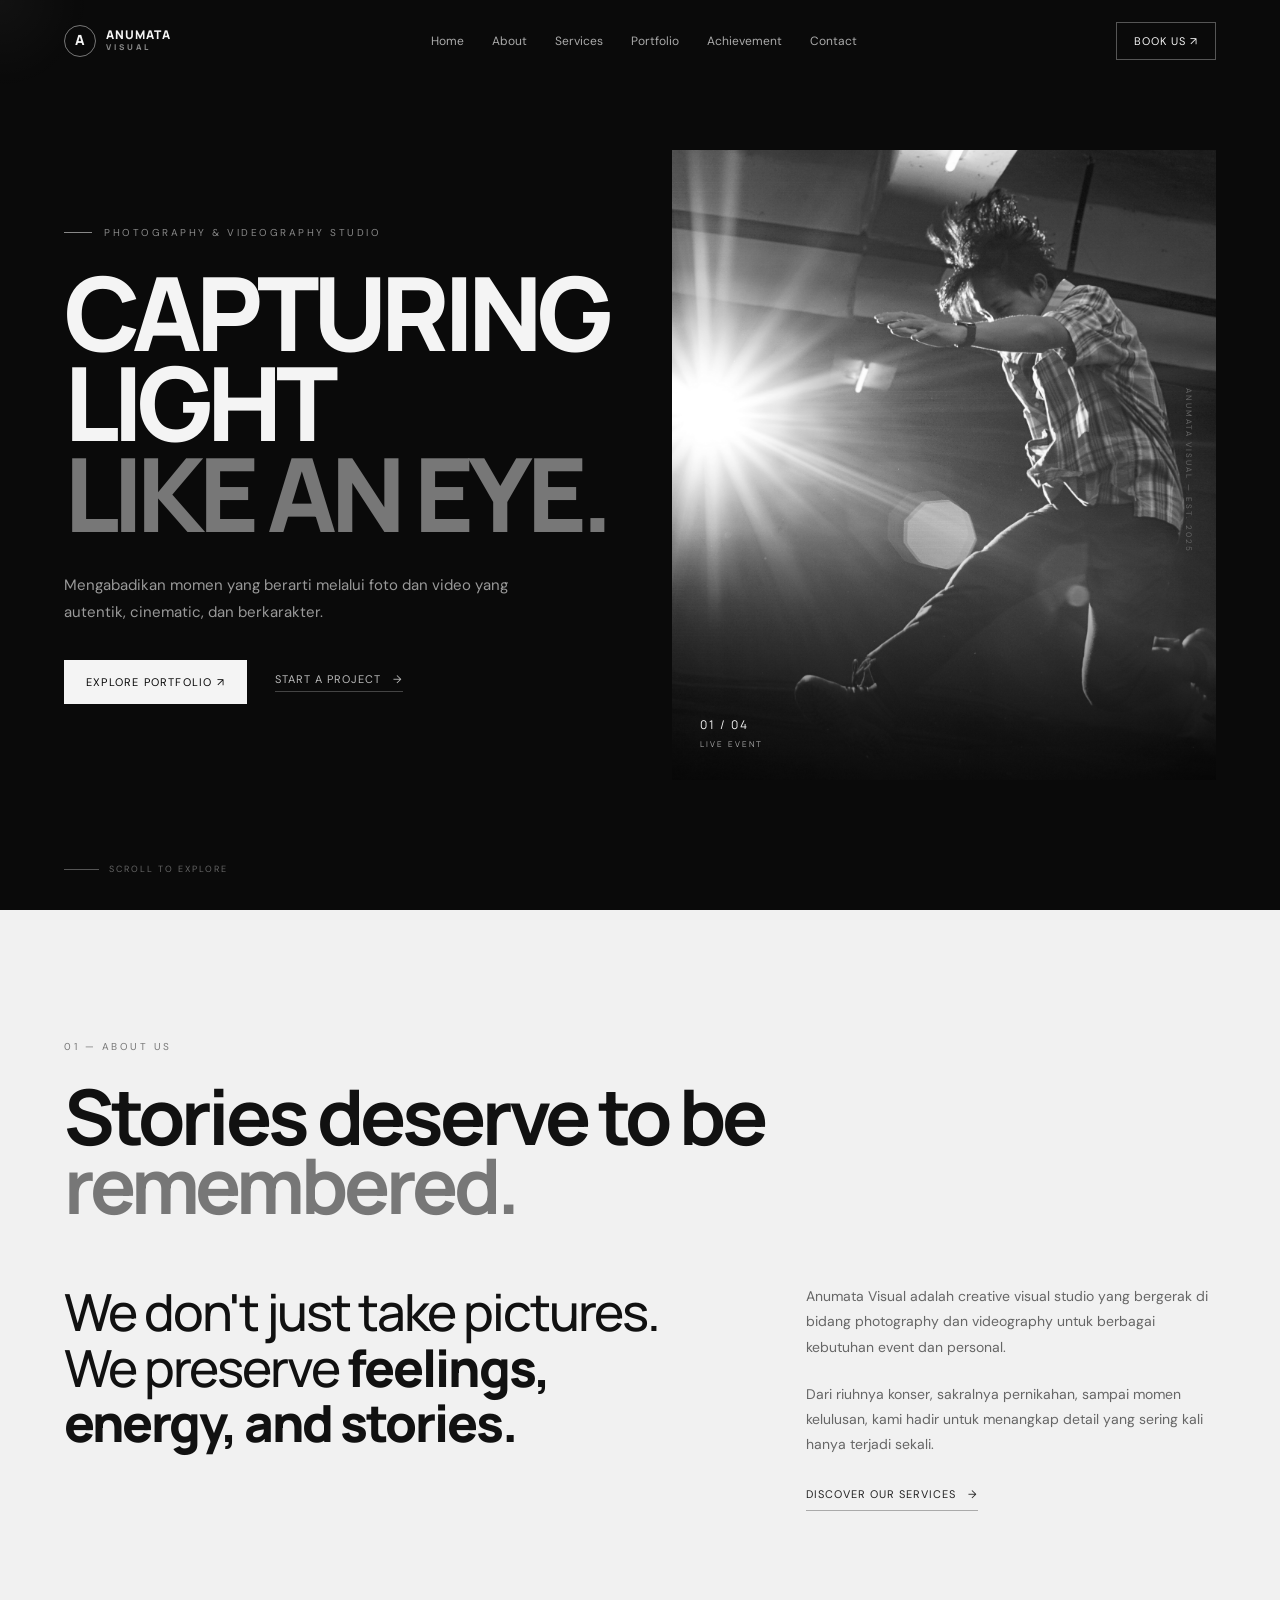
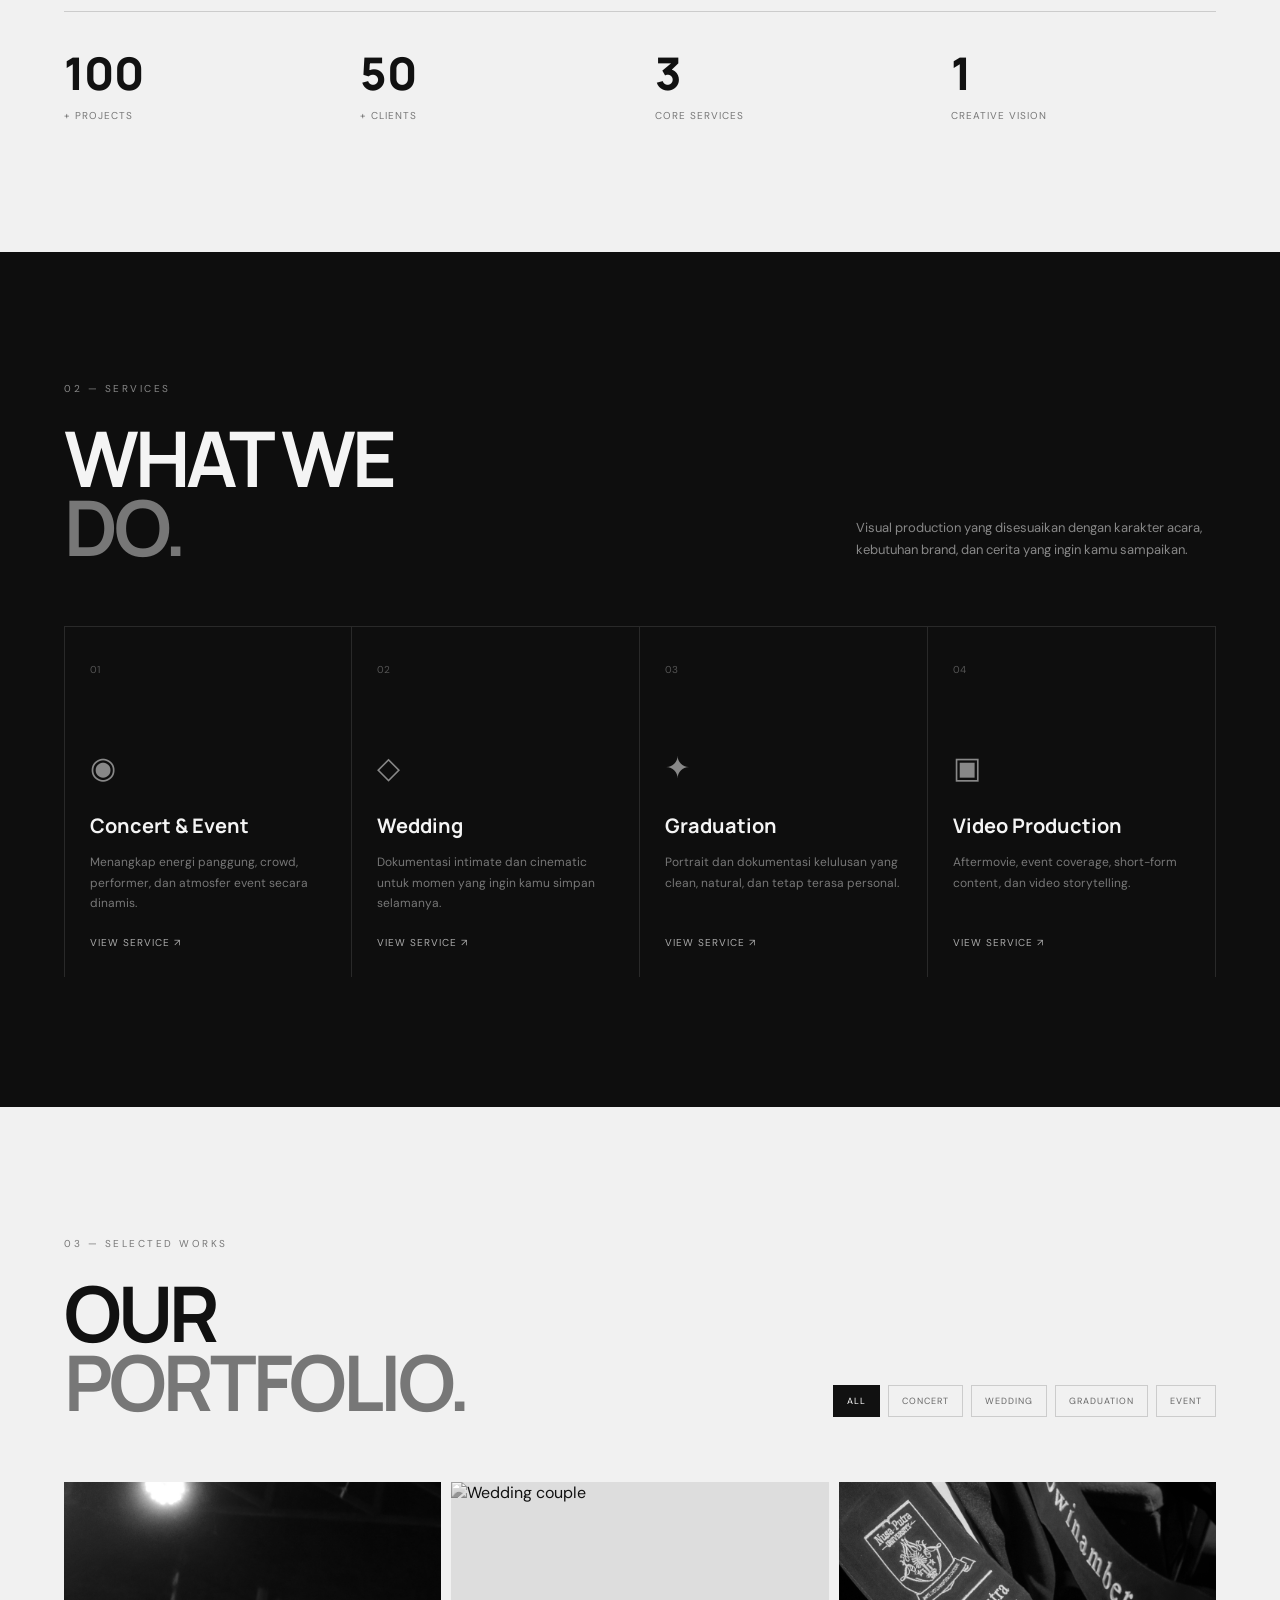
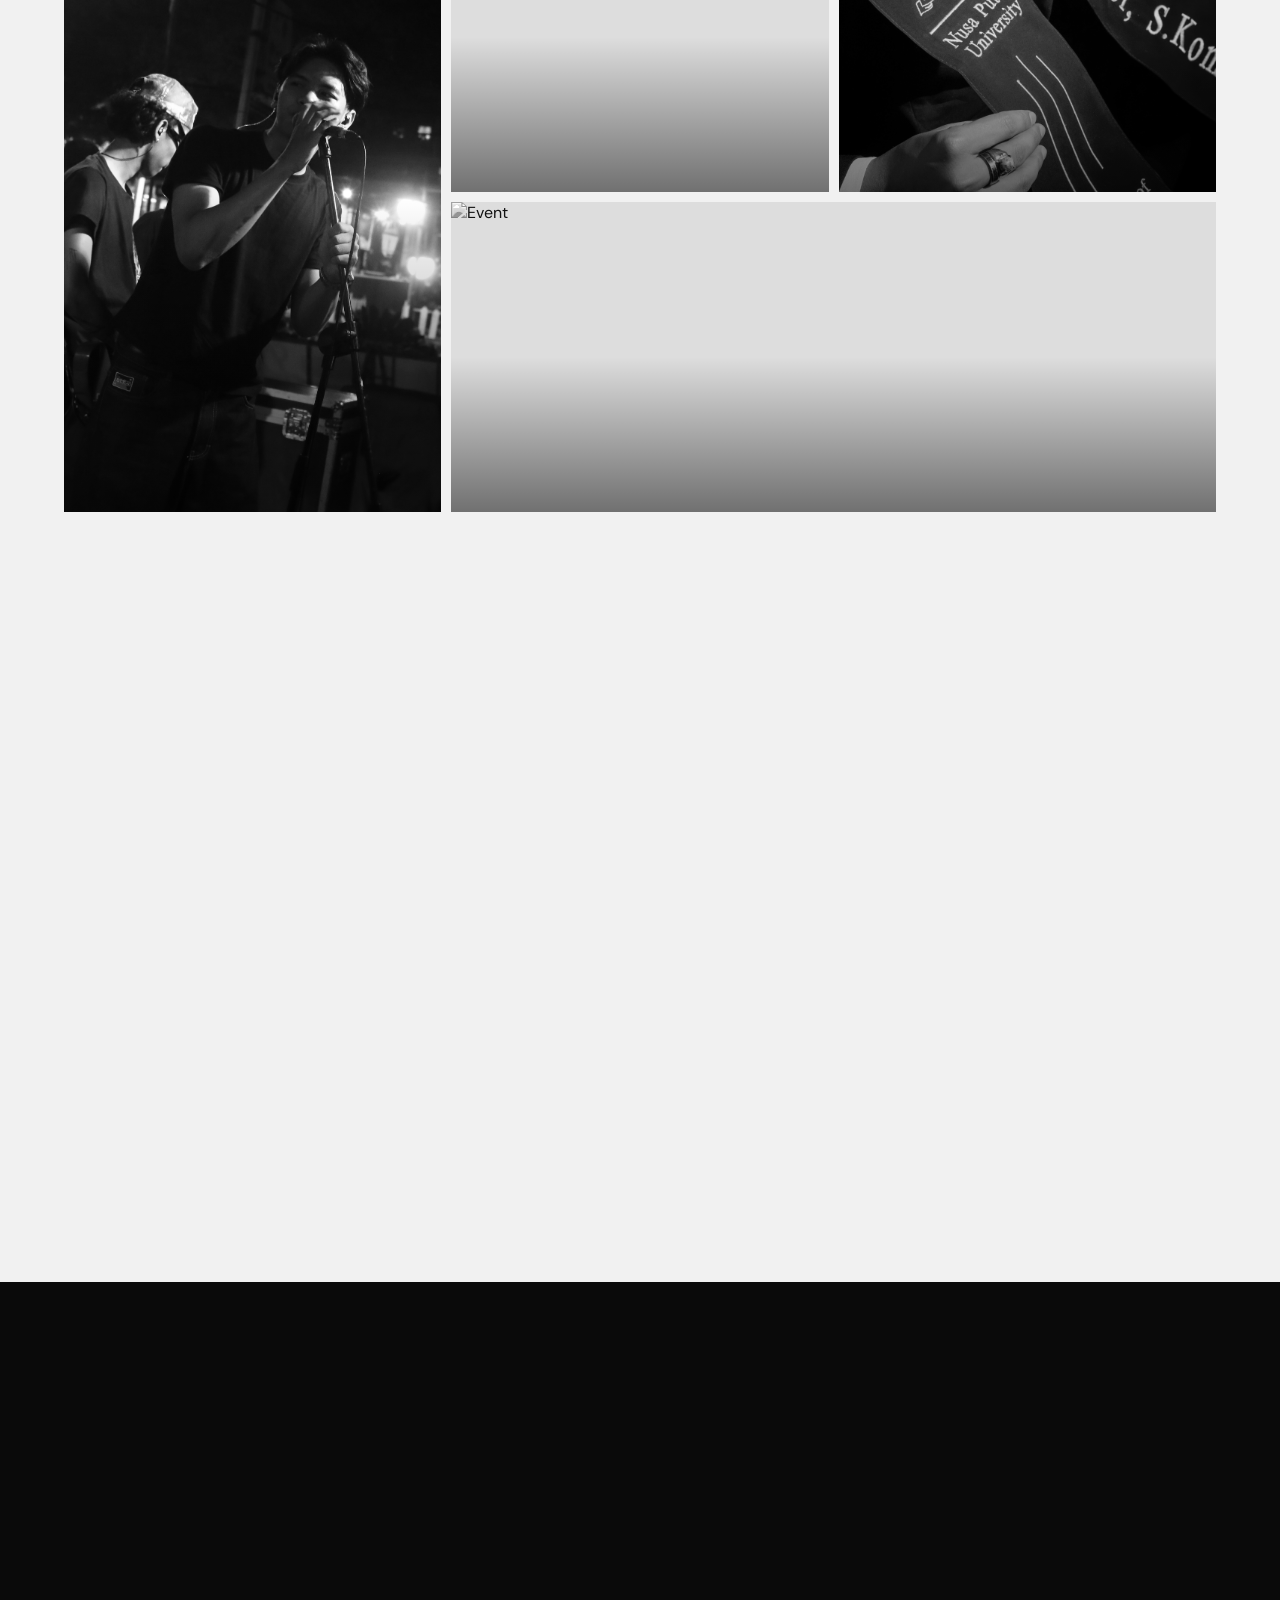
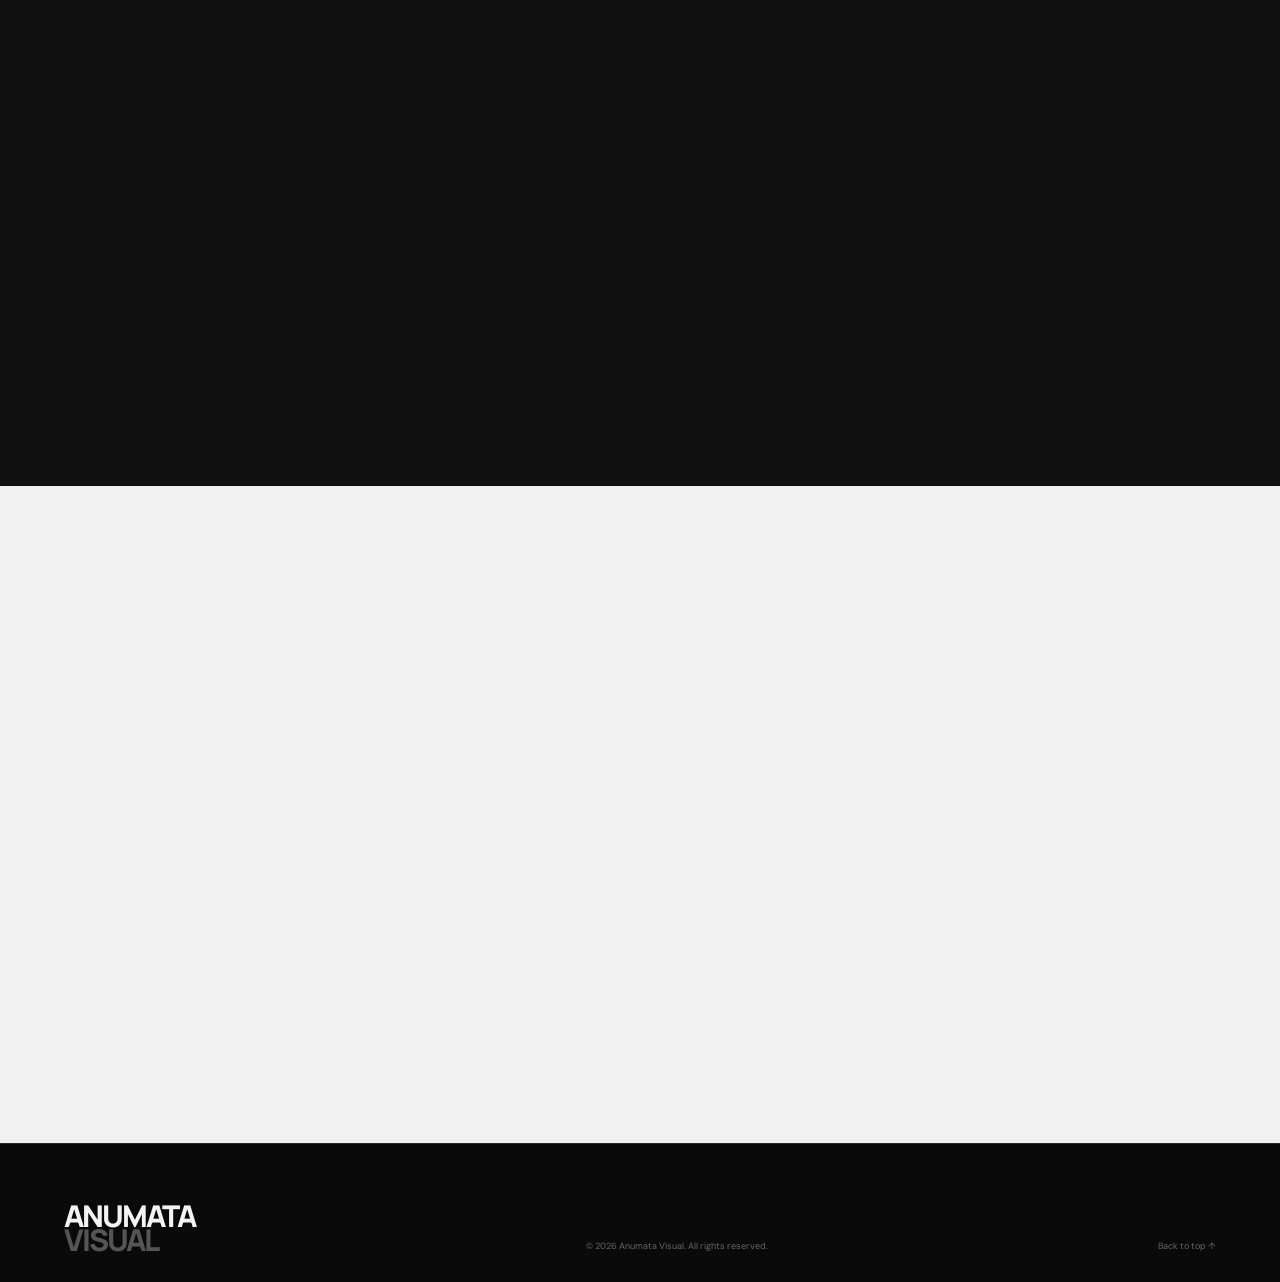
==== index.html @ 303d5769 "Add files via upload" ====
<!DOCTYPE html>
<html lang="id">
<head>
  <meta charset="UTF-8" />
  <meta name="viewport" content="width=device-width, initial-scale=1.0" />
  <meta name="description" content="Anumata Visual — Photography & Videography for concerts, weddings, graduations and special events." />
  <title>Anumata Visual — Photography & Videography</title>
  <link rel="preconnect" href="https://fonts.googleapis.com">
  <link rel="preconnect" href="https://fonts.gstatic.com" crossorigin>
  <link href="https://fonts.googleapis.com/css2?family=DM+Sans:wght@400;500;600;700&family=Manrope:wght@500;600;700;800&display=swap" rel="stylesheet">
  <link rel="stylesheet" href="style.css" />
</head>
<body>
  <div class="cursor-glow"></div>

  <header class="navbar" id="navbar">
    <a class="brand" href="#home" aria-label="Anumata Visual home">
      <span class="brand-mark">A</span>
      <span>ANUMATA<br><small>VISUAL</small></span>
    </a>

    <nav class="nav-links" id="navLinks">
      <a href="#home">Home</a>
      <a href="#about">About</a>
      <a href="#services">Services</a>
      <a href="#portfolio">Portfolio</a>
      <a href="#achievement">Achievement</a>
      <a href="#contact">Contact</a>
    </nav>

    <a class="nav-cta" href="#contact">Book Us <span>↗</span></a>

    <button class="menu-toggle" id="menuToggle" aria-label="Open menu" aria-expanded="false">
      <span></span><span></span>
    </button>
  </header>

  <main>
    <section class="hero section" id="home">
      <div class="hero-copy reveal">
        <p class="eyebrow"><span></span> Photography & Videography Studio</p>
        <h1>CAPTURING LIGHT<br><em>LIKE AN EYE.</em></h1>
        <p class="hero-text">
          Mengabadikan momen yang berarti melalui foto dan video yang
          autentik, cinematic, dan berkarakter.
        </p>
        <div class="hero-actions">
          <a class="btn btn-light" href="#portfolio">Explore Portfolio <span>↗</span></a>
          <a class="text-link" href="#contact">Start a project <span>→</span></a>
        </div>
      </div>

      <div class="hero-visual reveal">
        <div class="hero-image">
          <img src="assets/hero.jpeg" alt="Concert photography">
          <div class="image-overlay"></div>
          <div class="hero-tag">01 / 04<br><small>LIVE EVENT</small></div>
        </div>
        <div class="vertical-label">ANUMATA VISUAL — EST. 2025</div>
      </div>

      <div class="scroll-cue"><span></span> Scroll to explore</div>
    </section>

    <section class="about section" id="about">
      <div class="section-head reveal">
        <p class="eyebrow">01 — ABOUT US</p>
        <h2>Stories deserve to be<br><em>remembered.</em></h2>
      </div>
      <div class="about-grid">
        <div class="about-statement reveal">
          <p class="big-copy">We don't just take pictures. We preserve <strong>feelings, energy, and stories.</strong></p>
        </div>
        <div class="about-copy reveal">
          <p>
            Anumata Visual adalah creative visual studio yang bergerak di bidang
            photography dan videography untuk berbagai kebutuhan event dan personal.
          </p>
          <p>
            Dari riuhnya konser, sakralnya pernikahan, sampai momen kelulusan,
            kami hadir untuk menangkap detail yang sering kali hanya terjadi sekali.
          </p>
          <a class="text-link" href="#services">Discover our services <span>→</span></a>
        </div>
      </div>
      <div class="stats reveal">
        <div><strong data-count="100">0</strong><span>+ Projects</span></div>
        <div><strong data-count="50">0</strong><span>+ Clients</span></div>
        <div><strong data-count="3">0</strong><span>Core Services</span></div>
        <div><strong data-count="1">0</strong><span>Creative Vision</span></div>
      </div>
    </section>

    <section class="services section" id="services">
      <div class="section-head split reveal">
        <div>
          <p class="eyebrow">02 — SERVICES</p>
          <h2>WHAT WE<br><em>DO.</em></h2>
        </div>
        <p class="section-intro">Visual production yang disesuaikan dengan karakter acara, kebutuhan brand, dan cerita yang ingin kamu sampaikan.</p>
      </div>

      <div class="service-list">
        <article class="service-card reveal">
          <span class="service-number">01</span>
          <div class="service-icon">◉</div>
          <h3>Concert & Event</h3>
          <p>Menangkap energi panggung, crowd, performer, dan atmosfer event secara dinamis.</p>
          <a href="#contact">View service <span>↗</span></a>
        </article>
        <article class="service-card reveal">
          <span class="service-number">02</span>
          <div class="service-icon">◇</div>
          <h3>Wedding</h3>
          <p>Dokumentasi intimate dan cinematic untuk momen yang ingin kamu simpan selamanya.</p>
          <a href="#contact">View service <span>↗</span></a>
        </article>
        <article class="service-card reveal">
          <span class="service-number">03</span>
          <div class="service-icon">✦</div>
          <h3>Graduation</h3>
          <p>Portrait dan dokumentasi kelulusan yang clean, natural, dan tetap terasa personal.</p>
          <a href="#contact">View service <span>↗</span></a>
        </article>
        <article class="service-card reveal">
          <span class="service-number">04</span>
          <div class="service-icon">▣</div>
          <h3>Video Production</h3>
          <p>Aftermovie, event coverage, short-form content, dan video storytelling.</p>
          <a href="#contact">View service <span>↗</span></a>
        </article>
      </div>
    </section>

    <section class="portfolio section" id="portfolio">
      <div class="section-head split reveal">
        <div>
          <p class="eyebrow">03 — SELECTED WORKS</p>
          <h2>OUR<br><em>PORTFOLIO.</em></h2>
        </div>
        <div class="filters" role="tablist">
          <button class="filter active" data-filter="all">All</button>
          <button class="filter" data-filter="concert">Concert</button>
          <button class="filter" data-filter="wedding">Wedding</button>
          <button class="filter" data-filter="graduation">Graduation</button>
          <button class="filter" data-filter="event">Event</button>
        </div>
      </div>

      <div class="portfolio-grid" id="portfolioGrid">
        <article class="portfolio-item tall reveal" data-category="concert" data-title="Live Energy">
          <img src="assets/konser2.jpeg" alt="Concert crowd">
          <div class="portfolio-meta"><span>Concert</span><strong>Live Energy</strong></div>
        </article>
        <article class="portfolio-item reveal" data-category="wedding" data-title="The Vow">
          <img src="https://images.unsplash.com/photo-1519741497674-611481863552?auto=format&fit=crop&w=1200&q=85" alt="Wedding couple">
          <div class="portfolio-meta"><span>Wedding</span><strong>The Vow</strong></div>
        </article>
        <article class="portfolio-item reveal" data-category="graduation" data-title="New Chapter">
          <img src="assets/gradu2.jpeg" alt="Graduation">
          <div class="portfolio-meta"><span>Graduation</span><strong>New Chapter</strong></div>
        </article>
        <article class="portfolio-item wide reveal" data-category="event" data-title="The Gathering">
          <img src="https://images.unsplash.com/photo-1511578314322-379afb476865?auto=format&fit=crop&w=1600&q=85" alt="Event">
          <div class="portfolio-meta"><span>Event</span><strong>The Gathering</strong></div>
        </article>
        <article class="portfolio-item reveal" data-category="concert" data-title="On Stage">
          <img src="assets/konser.jpeg" alt="Live performer">
          <div class="portfolio-meta"><span>Concert</span><strong>On Stage</strong></div>
        </article>
        <article class="portfolio-item tall reveal" data-category="wedding" data-title="Forever Frame">
          <img src="assets/weding.jpeg" alt="Wedding rings">
          <div class="portfolio-meta"><span>Wedding</span><strong>Forever Frame</strong></div>
        </article>
      </div>
    </section>

    <section class="achievement section" id="achievement">
      <div class="section-head reveal">
        <p class="eyebrow">04 — TRUST & EXPERIENCE</p>
        <h2>BUILT ON<br><em>REAL STORIES.</em></h2>
      </div>

      <div class="achievement-grid">
        <div class="achievement-main reveal">
          <div class="achievement-number">01</div>
          <h3>Selected collaborations</h3>
          <p>Dipercaya untuk mendokumentasikan berbagai kegiatan kampus, komunitas, acara publik, dan special moments.</p>
          <div class="client-marquee">
            <span>CLIENTS</span><span>EVENTS</span><span>COMMUNITIES</span><span>BRANDS</span>
          </div>
        </div>
        <div class="recognition reveal">
          <div class="recognition-row"><span>01</span><strong>Event Documentation</strong><small>Photography & Video</small></div>
          <div class="recognition-row"><span>02</span><strong>Campus Events</strong><small>Creative Coverage</small></div>
          <div class="recognition-row"><span>03</span><strong>Community Projects</strong><small>Visual Storytelling</small></div>
          <div class="recognition-row"><span>04</span><strong>Private Events</strong><small>Personal Moments</small></div>
        </div>
      </div>

      <div class="testimonial reveal">
        <span class="quote">“</span>
        <blockquote>Great visuals are not about making a moment look perfect. They're about making you feel it again.</blockquote>
        <p>— ANUMATA VISUAL</p>
      </div>
    </section>

    <section class="team section">
      <div class="section-head split reveal">
        <div>
          <p class="eyebrow">05 — THE TEAM</p>
          <h2>PEOPLE BEHIND<br><em>THE FRAME.</em></h2>
        </div>
        <p class="section-intro">Tim kecil dengan perhatian besar terhadap detail, momen, dan cerita.</p>
      </div>
      <div class="team-grid">
        <div class="team-card reveal">
          <div class="team-photo"><img src="assets/arizal.jpeg" alt="Team member"></div>
          <div><h3>Arizal Afsal</h3><p>Founder / Videographer</p></div>
        </div>
        <div class="team-card reveal">
          <div class="team-photo"><img src="https://images.unsplash.com/photo-1534528741775-53994a69daeb?auto=format&fit=crop&w=900&q=85" alt="Team member"></div>
          <div><h3>Daffa Putra Rustandi</h3><p>Photographer</p></div>
        </div>
        <div class="team-card reveal">
          <div class="team-photo"><img src="https://images.unsplash.com/photo-1506794778202-cad84cf45f1d?auto=format&fit=crop&w=900&q=85" alt="Team member"></div>
          <div><h3>Diva Hasan Hariri</h3><p>Photographer / Editor</p></div>
        </div>
      </div>
    </section>

    <section class="contact section" id="contact">
      <div class="contact-inner reveal">
        <p class="eyebrow">06 — LET'S WORK TOGETHER</p>
        <h2>HAVE A STORY<br>TO <em>TELL?</em></h2>
        <p>Tell us about your event. We'll help turn the moment into something worth remembering.</p>
        <a class="huge-cta" href="mailto:hello@anumatavisual.com">hello@anumatavisual.com <span>↗</span></a>
      </div>
      <div class="contact-details reveal">
        <div><span>WhatsApp</span><a href="https://wa.me/62895361528406" target="_blank">+62 895 3615 28406</a></div>
        <div><span>Email</span><a href="mailto:hello@anumatavisual.com">hello@anumatavisual.com</a></div>
        <div><span>Instagram</span><a href="https://www.instagram.com/anumata.id?mdxt=MTJmaTVybWNrNmFraQ==" target="_blank">@anumata.id</a></div>
        <div><span>Location</span><p>Sukabumi, Jawa Barat, Indonesia</p></div>
      </div>
    </section>
  </main>

  <footer>
    <div class="footer-brand">ANUMATA<br><span>VISUAL</span></div>
    <p>© <span id="year"></span> Anumata Visual. All rights reserved.</p>
    <a href="#home">Back to top ↑</a>
  </footer>

  <div class="lightbox" id="lightbox" aria-hidden="true">
    <button class="lightbox-close" id="lightboxClose" aria-label="Close">×</button>
    <img id="lightboxImage" src="" alt="">
    <div class="lightbox-caption" id="lightboxCaption"></div>
  </div>

  <script src="script.js"></script>
</body>
</html>
---- style.css ----
* {
  margin: 0;
  padding: 0;
  box-sizing: border-box;
}

:root {
  --bg: #0a0a0a;
  --surface: #111111;
  --line: #292929;
  --text: #f4f4f4;
  --muted: #999999;
  --white: #ffffff;
  --ease: cubic-bezier(.22, 1, .36, 1);
}

html {
  scroll-behavior: smooth;
}

body {
  font-family: "DM Sans", sans-serif;
  background: var(--bg);
  color: var(--text);
  overflow-x: hidden;
}

body.lightbox-open {
  overflow: hidden;
}

a {
  color: inherit;
  text-decoration: none;
}

img {
  display: block;
  width: 100%;
  height: 100%;
  object-fit: cover;
}

button {
  font: inherit;
}

/* =========================
   NAVBAR
========================= */

.navbar {
  position: fixed;
  z-index: 50;
  top: 0;
  left: 0;
  width: 100%;
  height: 82px;
  padding: 0 5vw;
  display: flex;
  align-items: center;
  justify-content: space-between;
  border-bottom: 1px solid transparent;
  transition: .35s ease;
}

.navbar.scrolled {
  height: 70px;
  background: rgba(10, 10, 10, .88);
  backdrop-filter: blur(16px);
  border-color: var(--line);
}

.brand {
  display: flex;
  align-items: center;
  gap: 10px;
  font-family: Manrope, sans-serif;
  font-weight: 800;
  letter-spacing: 1px;
  font-size: 12px;
  line-height: .9;
}

.brand small {
  font-size: 8px;
  letter-spacing: 3px;
  color: #888;
}

.brand-mark {
  width: 32px;
  height: 32px;
  border: 1px solid #777;
  border-radius: 50%;
  display: grid;
  place-items: center;
  font-size: 14px;
}

.nav-links {
  display: flex;
  gap: 28px;
  font-size: 12px;
  color: #aaa;
}

.nav-links a {
  transition: .25s;
}

.nav-links a:hover {
  color: #fff;
}

.nav-cta {
  border: 1px solid #555;
  padding: 11px 17px;
  font-size: 11px;
  text-transform: uppercase;
  letter-spacing: 1px;
  transition: .3s;
}

.nav-cta:hover {
  background: #fff;
  color: #000;
}

.menu-toggle {
  display: none;
  background: none;
  border: 0;
  color: #fff;
  width: 35px;
}

.menu-toggle span {
  display: block;
  height: 1px;
  background: #fff;
  margin: 7px 0;
}

/* =========================
   GENERAL
========================= */

.section {
  padding: 130px 5vw;
}

.eyebrow {
  font-size: 10px;
  letter-spacing: 2.5px;
  color: #888;
  text-transform: uppercase;
  display: flex;
  align-items: center;
  gap: 12px;
  margin-bottom: 28px;
}

.eyebrow span {
  width: 28px;
  height: 1px;
  background: #888;
}

h1,
h2,
h3 {
  font-family: Manrope, sans-serif;
}

h1 {
  font-size: clamp(52px, 8vw, 118px);
  line-height: .88;
  letter-spacing: -6px;
  font-weight: 800;
}

h1 em,
h2 em {
  font-style: normal;
  color: #777;
}

.section-head {
  margin-bottom: 65px;
}

.section-head h2 {
  font-size: clamp(45px, 6vw, 90px);
  line-height: .9;
  letter-spacing: -4px;
}

.split {
  display: flex;
  justify-content: space-between;
  align-items: flex-end;
  gap: 50px;
}

.section-intro {
  max-width: 360px;
  color: #888;
  line-height: 1.7;
  font-size: 13px;
}

.text-link {
  font-size: 11px;
  text-transform: uppercase;
  letter-spacing: 1px;
  color: #bbb;
  border-bottom: 1px solid #444;
  padding-bottom: 5px;
}

.text-link span {
  margin-left: 8px;
}

/* =========================
   HERO
========================= */

.hero {
  min-height: 100vh;
  padding-top: 150px;
  display: grid;
  grid-template-columns: 1fr 1fr;
  gap: 5vw;
  align-items: center;
  position: relative;
}

.hero-text {
  max-width: 450px;
  color: #999;
  font-size: 15px;
  line-height: 1.8;
  margin: 34px 0;
}

.hero-actions {
  display: flex;
  align-items: center;
  gap: 28px;
}

.btn {
  padding: 15px 22px;
  font-size: 11px;
  text-transform: uppercase;
  letter-spacing: 1.2px;
}

.btn-light {
  background: #f4f4f4;
  color: #080808;
}

.hero-visual {
  height: 70vh;
  min-height: 500px;
  position: relative;
}

.hero-image {
  height: 100%;
  position: relative;
  overflow: hidden;
}

.hero-image img {
  filter: grayscale(1);
  transition: transform 1.2s var(--ease);
}

.hero-image:hover img {
  transform: scale(1.04);
}

.image-overlay {
  position: absolute;
  inset: 0;
  background: linear-gradient(
    180deg,
    transparent 60%,
    rgba(0, 0, 0, .65)
  );
}

.hero-tag {
  position: absolute;
  bottom: 28px;
  left: 28px;
  font: 12px/1.5 Manrope, sans-serif;
  letter-spacing: 2px;
}

.hero-tag small {
  color: #aaa;
  font-size: 8px;
}

.vertical-label {
  position: absolute;
  right: -55px;
  top: 50%;
  transform: rotate(90deg);
  font-size: 8px;
  color: #666;
  letter-spacing: 2px;
}

.scroll-cue {
  position: absolute;
  bottom: 35px;
  left: 5vw;
  color: #666;
  font-size: 9px;
  text-transform: uppercase;
  letter-spacing: 2px;
  display: flex;
  gap: 10px;
  align-items: center;
}

.scroll-cue span {
  width: 35px;
  height: 1px;
  background: #555;
}

/* =========================
   ABOUT
========================= */

.about {
  background: #f1f1f1;
  color: #111;
}

.about .eyebrow {
  color: #777;
}

.about .eyebrow span {
  background: #777;
}

.about-grid {
  display: grid;
  grid-template-columns: 1.2fr .8fr;
  gap: 10vw;
}

.big-copy {
  font: 500 clamp(30px, 4vw, 55px)/1.08 Manrope, sans-serif;
  letter-spacing: -2px;
}

.big-copy strong {
  font-weight: 800;
}

.about-copy {
  color: #666;
  line-height: 1.8;
  font-size: 14px;
}

.about-copy p + p {
  margin-top: 22px;
}

.about-copy .text-link {
  display: inline-block;
  color: #222;
  border-color: #aaa;
  margin-top: 28px;
}

.stats {
  border-top: 1px solid #ccc;
  margin-top: 100px;
  padding-top: 30px;
  display: grid;
  grid-template-columns: repeat(4, 1fr);
  gap: 30px;
}

.stats strong {
  font: 800 45px Manrope;
}

.stats span {
  display: block;
  color: #777;
  font-size: 10px;
  text-transform: uppercase;
  letter-spacing: 1px;
  margin-top: 5px;
}

/* =========================
   SERVICES
========================= */

.services {
  background: #0e0e0e;
}

.service-list {
  display: grid;
  grid-template-columns: repeat(4, 1fr);
  border-top: 1px solid var(--line);
}

.service-card {
  padding: 30px 25px 35px;
  border-right: 1px solid var(--line);
  min-height: 350px;
  position: relative;
  transition: .4s;
}

.service-card:first-child {
  border-left: 1px solid var(--line);
}

.service-card:hover {
  background: #161616;
  transform: translateY(-8px);
}

.service-number {
  color: #555;
  font-size: 10px;
}

.service-icon {
  font-size: 30px;
  color: #888;
  margin: 70px 0 25px;
}

.service-card h3 {
  font-size: 20px;
  margin-bottom: 13px;
}

.service-card p {
  color: #777;
  font-size: 12px;
  line-height: 1.7;
}

.service-card a {
  position: absolute;
  bottom: 28px;
  font-size: 10px;
  color: #aaa;
  text-transform: uppercase;
  letter-spacing: 1px;
}

/* =========================
   PORTFOLIO
========================= */

.portfolio {
  background: #f1f1f1;
  color: #111;
}

.portfolio .eyebrow {
  color: #777;
}

.portfolio .filters {
  display: flex;
  gap: 8px;
  flex-wrap: wrap;
  justify-content: flex-end;
}

.filter {
  border: 1px solid #ccc;
  background: transparent;
  color: #666;
  padding: 9px 13px;
  font-size: 9px;
  text-transform: uppercase;
  letter-spacing: 1px;
  cursor: pointer;
  transition: .25s;
}

.filter.active,
.filter:hover {
  background: #111;
  color: #fff;
  border-color: #111;
}

.portfolio-grid {
  display: grid;
  grid-template-columns: repeat(3, 1fr);
  grid-auto-rows: 310px;
  gap: 10px;
}

.portfolio-item {
  position: relative;
  overflow: hidden;
  cursor: pointer;
  background: #ddd;
}

.portfolio-item.tall {
  grid-row: span 2;
}

.portfolio-item.wide {
  grid-column: span 2;
}

.portfolio-item img {
  filter: grayscale(1);
  transition:
    transform .8s var(--ease),
    filter .5s;
}

.portfolio-item:hover img {
  transform: scale(1.05);
  filter: grayscale(0);
}

.portfolio-meta {
  position: absolute;
  left: 20px;
  bottom: 18px;
  color: #fff;
  z-index: 2;
  opacity: 0;
  transform: translateY(10px);
  transition: .35s;
}

.portfolio-item::after {
  content: "";
  position: absolute;
  inset: 0;
  background: linear-gradient(
    transparent 50%,
    rgba(0, 0, 0, .7)
  );
  opacity: .7;
}

.portfolio-item:hover .portfolio-meta {
  opacity: 1;
  transform: none;
}

.portfolio-meta span {
  display: block;
  text-transform: uppercase;
  font-size: 8px;
  letter-spacing: 2px;
  color: #ccc;
}

.portfolio-meta strong {
  font: 600 18px Manrope;
}

.portfolio-item.hidden {
  display: none;
}

/* =========================
   ACHIEVEMENT
========================= */

.achievement {
  background: #0a0a0a;
}

.achievement-grid {
  display: grid;
  grid-template-columns: 1fr 1fr;
  border-top: 1px solid var(--line);
}

.achievement-main {
  padding: 45px 5vw 45px 0;
  border-right: 1px solid var(--line);
}

.achievement-number {
  font-size: 10px;
  color: #555;
}

.achievement-main h3 {
  font-size: 34px;
  margin: 80px 0 18px;
}

.achievement-main p {
  max-width: 420px;
  color: #777;
  line-height: 1.8;
  font-size: 13px;
}

.client-marquee {
  margin-top: 80px;
  border-top: 1px solid var(--line);
  border-bottom: 1px solid var(--line);
  padding: 18px 0;
  display: flex;
  justify-content: space-between;
  gap: 20px;
  color: #555;
  font-size: 8px;
  letter-spacing: 2px;
}

.recognition-row {
  display: grid;
  grid-template-columns: 35px 1fr auto;
  align-items: center;
  padding: 25px 0 25px 45px;
  border-bottom: 1px solid var(--line);
}

.recognition-row span,
.recognition-row small {
  color: #555;
  font-size: 9px;
}

.recognition-row strong {
  font: 500 14px Manrope;
}

.testimonial {
  border-top: 1px solid var(--line);
  margin-top: 100px;
  padding-top: 50px;
  max-width: 900px;
}

.quote {
  font: 80px Georgia;
  color: #555;
  line-height: .4;
}

blockquote {
  font: 500 clamp(28px, 4vw, 48px)/1.2 Manrope;
  letter-spacing: -2px;
  margin: 20px 0 30px;
}

.testimonial p {
  font-size: 9px;
  color: #666;
  letter-spacing: 2px;
}

/* =========================
   TEAM
========================= */

.team {
  background: #111;
}

.team-grid {
  display: grid;
  grid-template-columns: repeat(3, 1fr);
  gap: 15px;
}

.team-photo {
  height: 480px;
  overflow: hidden;
  margin-bottom: 18px;
}

.team-photo img {
  filter: grayscale(1);
  transition: .8s;
}

.team-card:hover img {
  filter: grayscale(0);
  transform: scale(1.03);
}

.team-card h3 {
  font-size: 17px;
}

.team-card p {
  font-size: 10px;
  color: #777;
  margin-top: 5px;
  text-transform: uppercase;
  letter-spacing: 1px;
}

/* =========================
   CONTACT
========================= */

.contact {
  background: #f1f1f1;
  color: #111;
  display: grid;
  grid-template-columns: 1fr .45fr;
  gap: 8vw;
}

.contact .eyebrow {
  color: #777;
}

.contact-inner h2 {
  font-size: clamp(55px, 8vw, 115px);
  line-height: .85;
  letter-spacing: -6px;
}

.contact-inner > p:not(.eyebrow) {
  max-width: 470px;
  color: #777;
  line-height: 1.7;
  margin: 35px 0;
}

.huge-cta {
  display: inline-block;
  font: 600 clamp(20px, 2.8vw, 38px) Manrope;
  letter-spacing: -1px;
  border-bottom: 2px solid #111;
  padding-bottom: 7px;
}

.contact-details {
  border-left: 1px solid #ccc;
  padding-left: 35px;
  display: flex;
  flex-direction: column;
  justify-content: flex-end;
  gap: 28px;
}

.contact-details span {
  display: block;
  color: #999;
  font-size: 8px;
  text-transform: uppercase;
  letter-spacing: 2px;
  margin-bottom: 7px;
}

.contact-details a,
.contact-details p {
  font-size: 12px;
  color: #333;
}

/* =========================
   FOOTER
========================= */

footer {
  background: #0a0a0a;
  padding: 60px 5vw 30px;
  display: flex;
  justify-content: space-between;
  align-items: flex-end;
  border-top: 1px solid var(--line);
}

.footer-brand {
  font: 800 30px/.8 Manrope;
  letter-spacing: -2px;
}

.footer-brand span {
  color: #555;
}

footer p,
footer > a {
  font-size: 9px;
  color: #666;
}

/* =========================
   LIGHTBOX
========================= */

.lightbox {
  position: fixed;
  inset: 0;
  background: rgba(0, 0, 0, .96);
  z-index: 100;
  display: none;
  align-items: center;
  justify-content: center;
  padding: 5vw;
}

.lightbox.open {
  display: flex;
}

.lightbox img {
  max-width: 90vw;
  max-height: 85vh;
  width: auto;
  height: auto;
  object-fit: contain;
}

.lightbox-close {
  position: absolute;
  right: 35px;
  top: 25px;
  background: none;
  border: 0;
  color: #fff;
  font-size: 35px;
  cursor: pointer;
}

.lightbox-caption {
  position: absolute;
  bottom: 25px;
  left: 5vw;
  font: 12px Manrope;
  color: #aaa;
  text-transform: uppercase;
  letter-spacing: 2px;
}

/* =========================
   ANIMATION
========================= */

.reveal {
  opacity: 0;
  transform: translateY(30px);
  transition:
    opacity .8s var(--ease),
    transform .8s var(--ease);
}

.reveal.visible {
  opacity: 1;
  transform: none;
}

.cursor-glow {
  position: fixed;
  width: 180px;
  height: 180px;
  border-radius: 50%;
  pointer-events: none;
  background: radial-gradient(
    circle,
    rgba(255, 255, 255, .035),
    transparent 70%
  );
  transform: translate(-50%, -50%);
  z-index: 2;
}

/* =========================
   TABLET
========================= */

@media (max-width: 900px) {

  .nav-links {
    gap: 15px;
  }

  .nav-cta {
    display: none;
  }

  .hero {
    grid-template-columns: 1fr;
    padding-top: 130px;
  }

  .hero-visual {
    height: 55vh;
    min-height: 420px;
  }

  .vertical-label {
    display: none;
  }

  .hero-copy {
    order: 1;
  }

  .hero-visual {
    order: 2;
  }

  .service-list {
    grid-template-columns: repeat(2, 1fr);
  }

  .service-card:nth-child(2) {
    border-right: 0;
  }

  .service-card:nth-child(3) {
    border-left: 1px solid var(--line);
  }

  .portfolio-grid {
    grid-template-columns: repeat(2, 1fr);
  }

  .portfolio-item.wide {
    grid-column: span 2;
  }

  .team-photo {
    height: 350px;
  }

  .contact {
    grid-template-columns: 1fr;
  }

  .contact-details {
    border-left: 0;
    border-top: 1px solid #ccc;
    padding: 30px 0 0;
  }
}

/* =========================
   MOBILE
========================= */

@media (max-width: 650px) {

  .navbar {
    padding: 0 6vw;
  }

  .nav-links {
    position: fixed;
    top: 70px;
    left: 0;
    width: 100%;
    background: #0a0a0a;
    display: flex;
    flex-direction: column;
    padding: 25px 6vw;
    gap: 20px;
    transform: translateY(-140%);
    transition: .4s var(--ease);
    border-bottom: 1px solid var(--line);
  }

  .nav-links.open {
    transform: translateY(0);
  }

  .menu-toggle {
    display: block;
  }

  .section {
    padding: 90px 6vw;
  }

  h1 {
    font-size: 17vw;
    letter-spacing: -5px;
  }

  .hero {
    padding-top: 115px;
    gap: 40px;
  }

  .hero-text {
    font-size: 13px;
  }

  .hero-actions {
    flex-wrap: wrap;
  }

  .scroll-cue {
    display: none;
  }

  .section-head {
    margin-bottom: 40px;
  }

  .split {
    display: block;
  }

  .section-intro {
    margin-top: 25px;
  }

  .about-grid {
    grid-template-columns: 1fr;
    gap: 45px;
  }

  .stats {
    grid-template-columns: repeat(2, 1fr);
    margin-top: 60px;
  }

  .service-list {
    grid-template-columns: 1fr;
  }

  .service-card {
    border-left: 1px solid var(--line) !important;
    border-right: 1px solid var(--line) !important;
    min-height: 300px;
  }

  .service-icon {
    margin-top: 55px;
  }

  .portfolio .filters {
    justify-content: flex-start;
    margin-top: 25px;
  }

  .portfolio-grid {
    grid-template-columns: 1fr;
    grid-auto-rows: 280px;
  }

  .portfolio-item.wide,
  .portfolio-item.tall {
    grid-column: auto;
    grid-row: auto;
  }

  .achievement-grid {
    grid-template-columns: 1fr;
  }

  .achievement-main {
    border-right: 0;
    border-bottom: 1px solid var(--line);
    padding-right: 0;
  }

  .recognition-row {
    padding-left: 0;
  }

  .team-grid {
    grid-template-columns: 1fr;
  }

  .team-photo {
    height: 420px;
  }

  .contact-inner h2 {
    letter-spacing: -4px;
  }

  .huge-cta {
    font-size: 20px;
  }

  footer {
    display: block;
  }

  .footer-brand {
    margin-bottom: 35px;
  }

  footer p {
    margin-bottom: 12px;
  }

  .cursor-glow {
    display: none;
  }
}
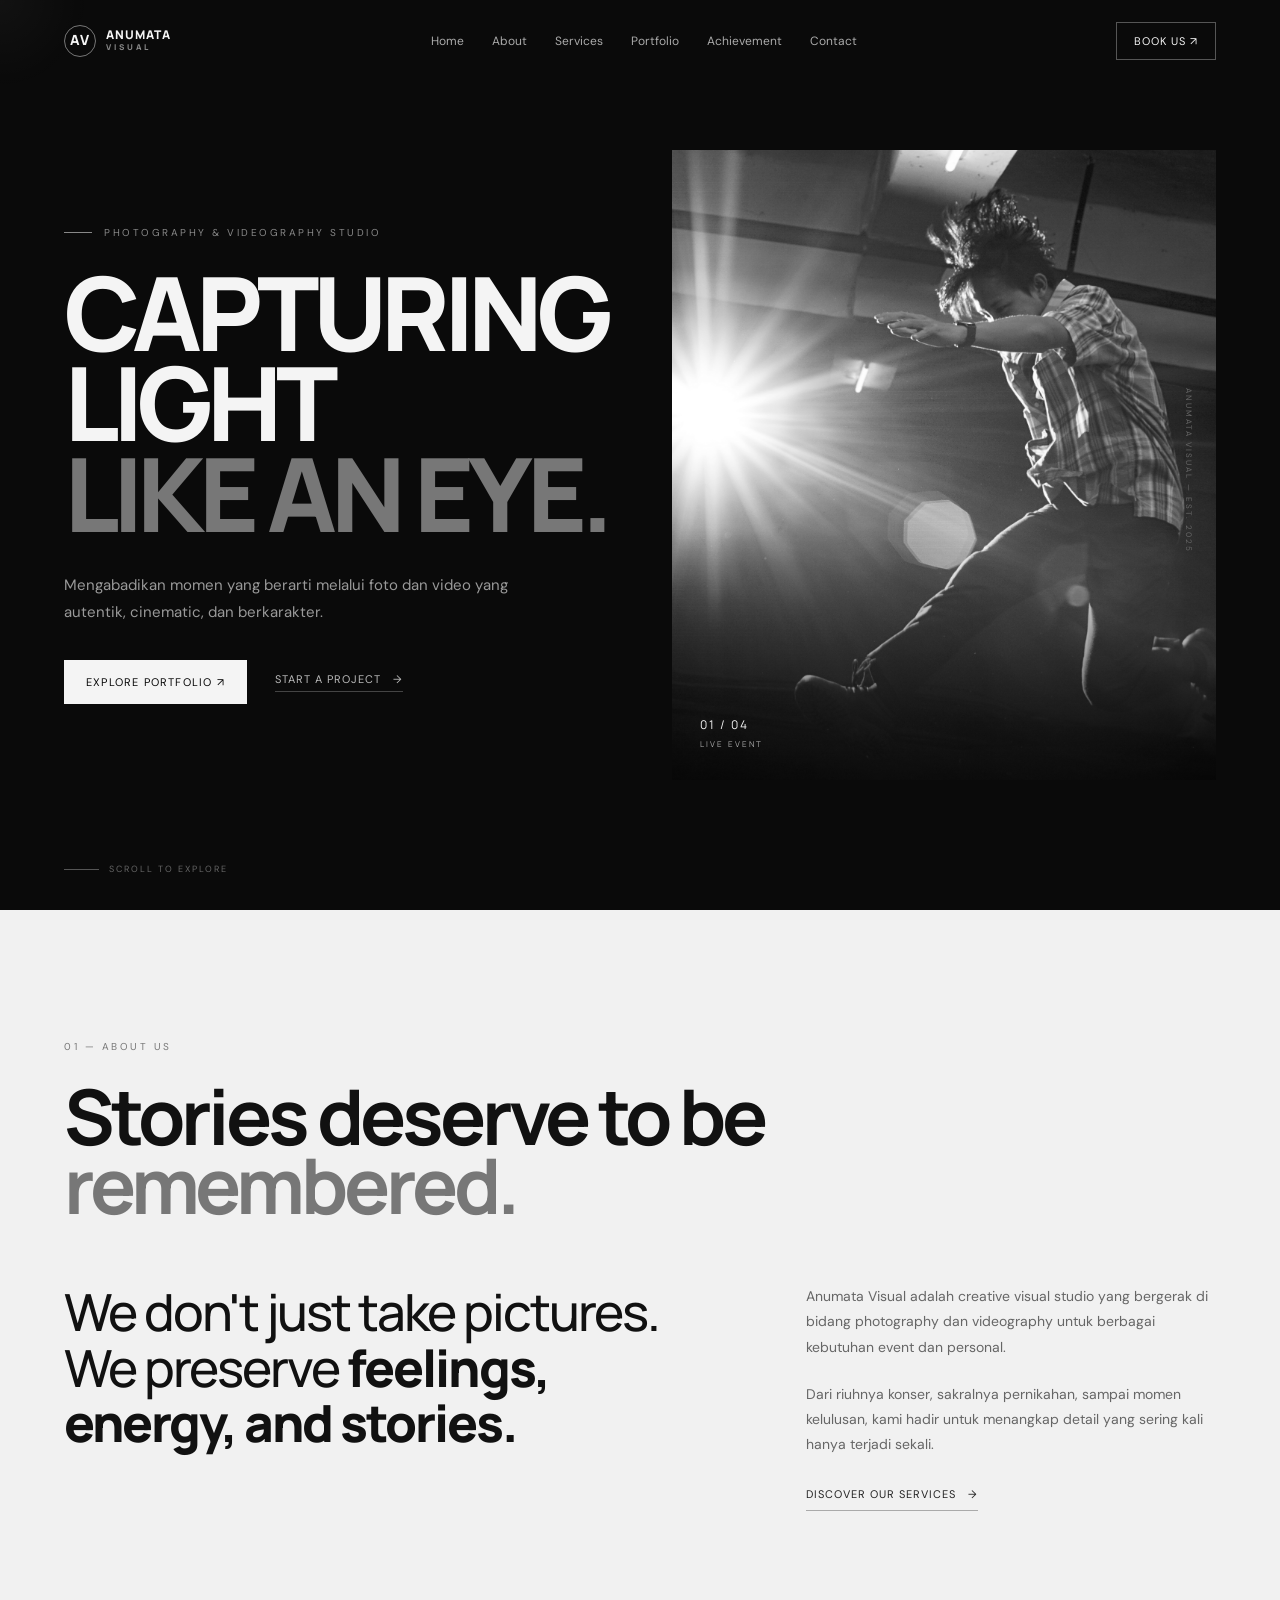
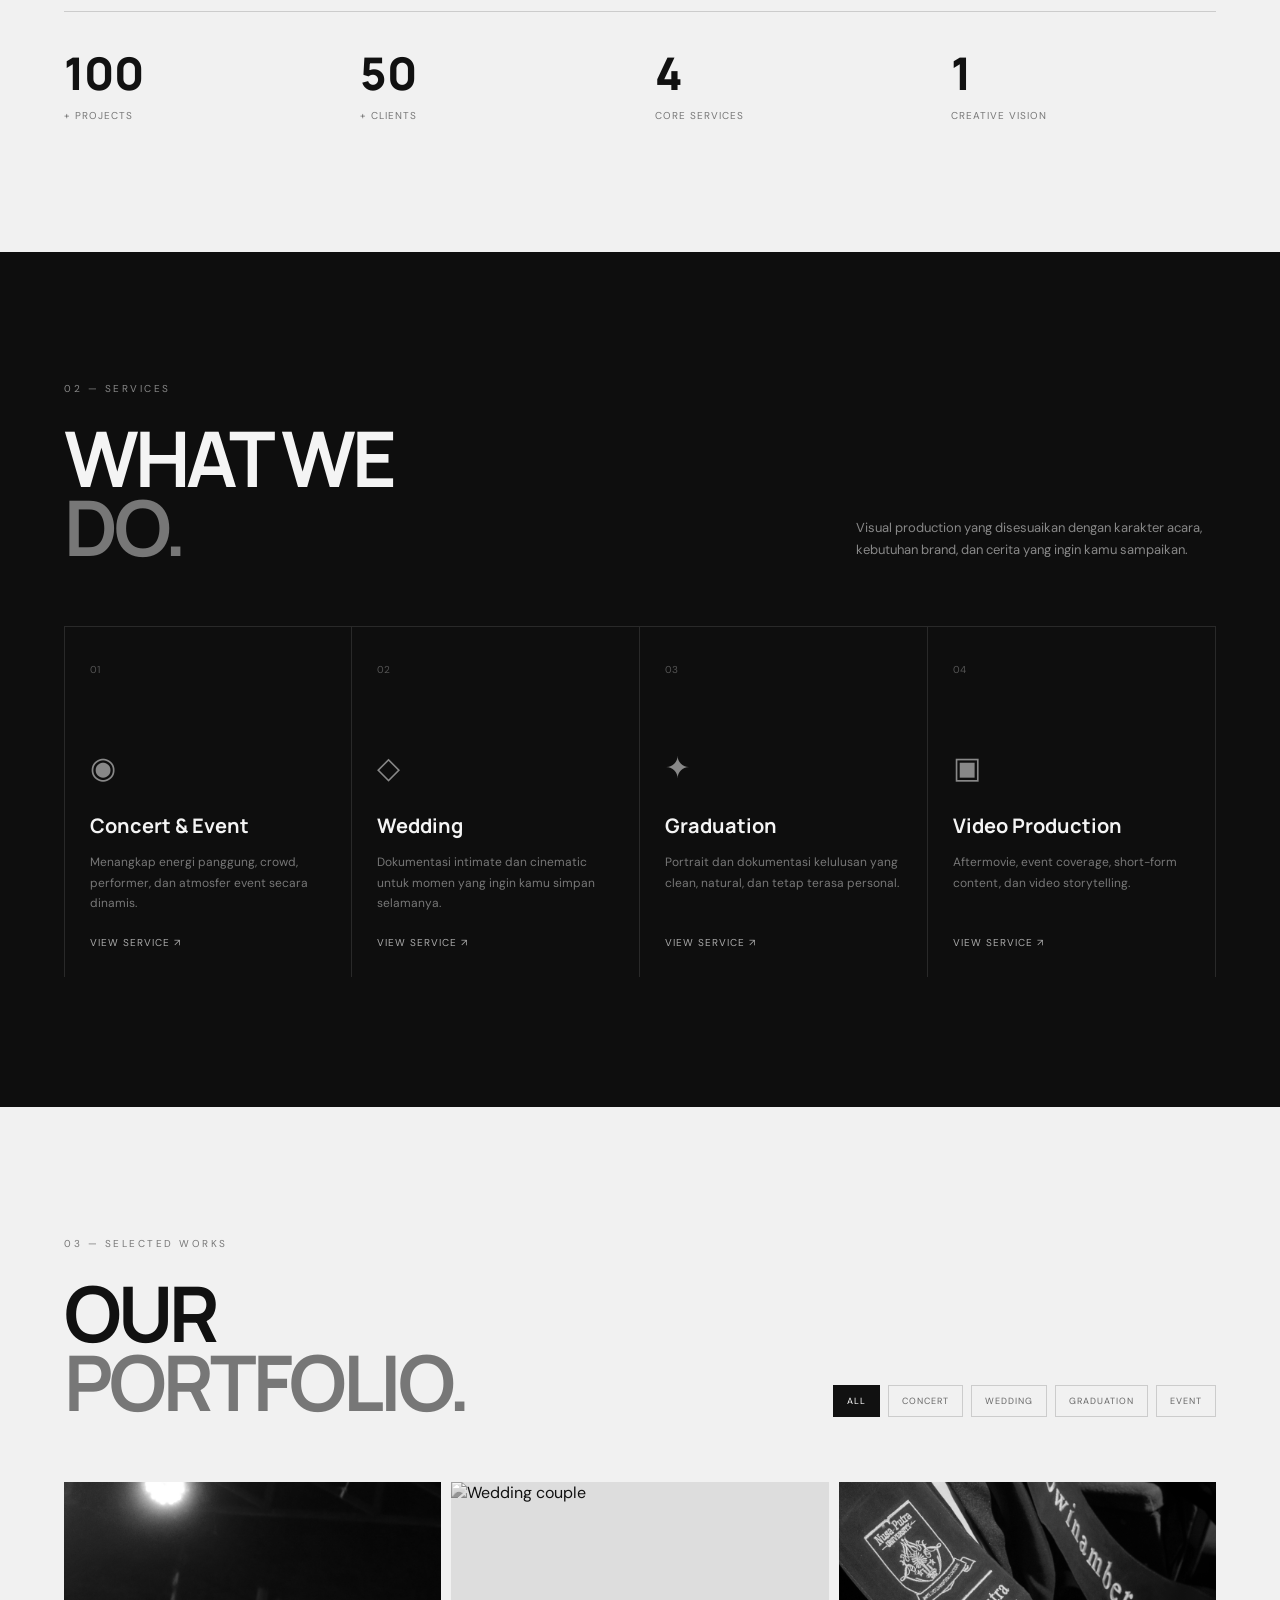
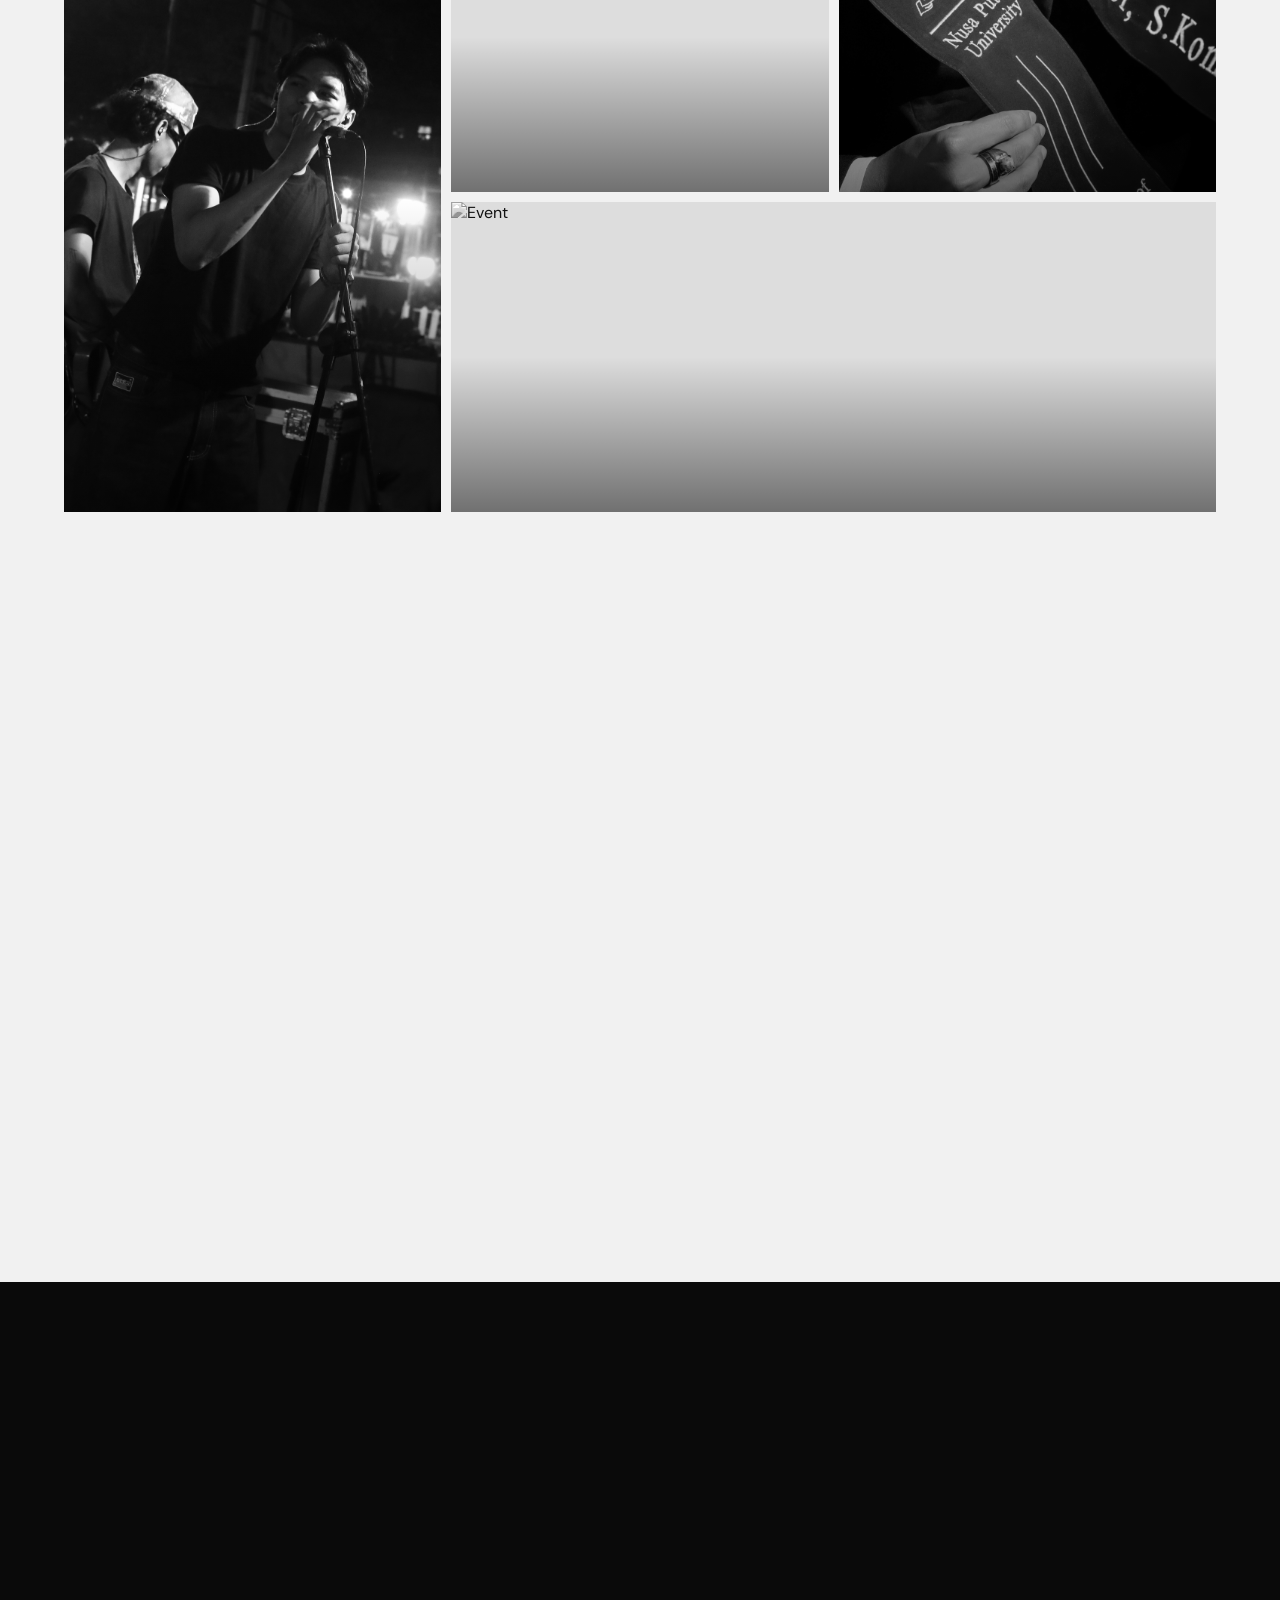
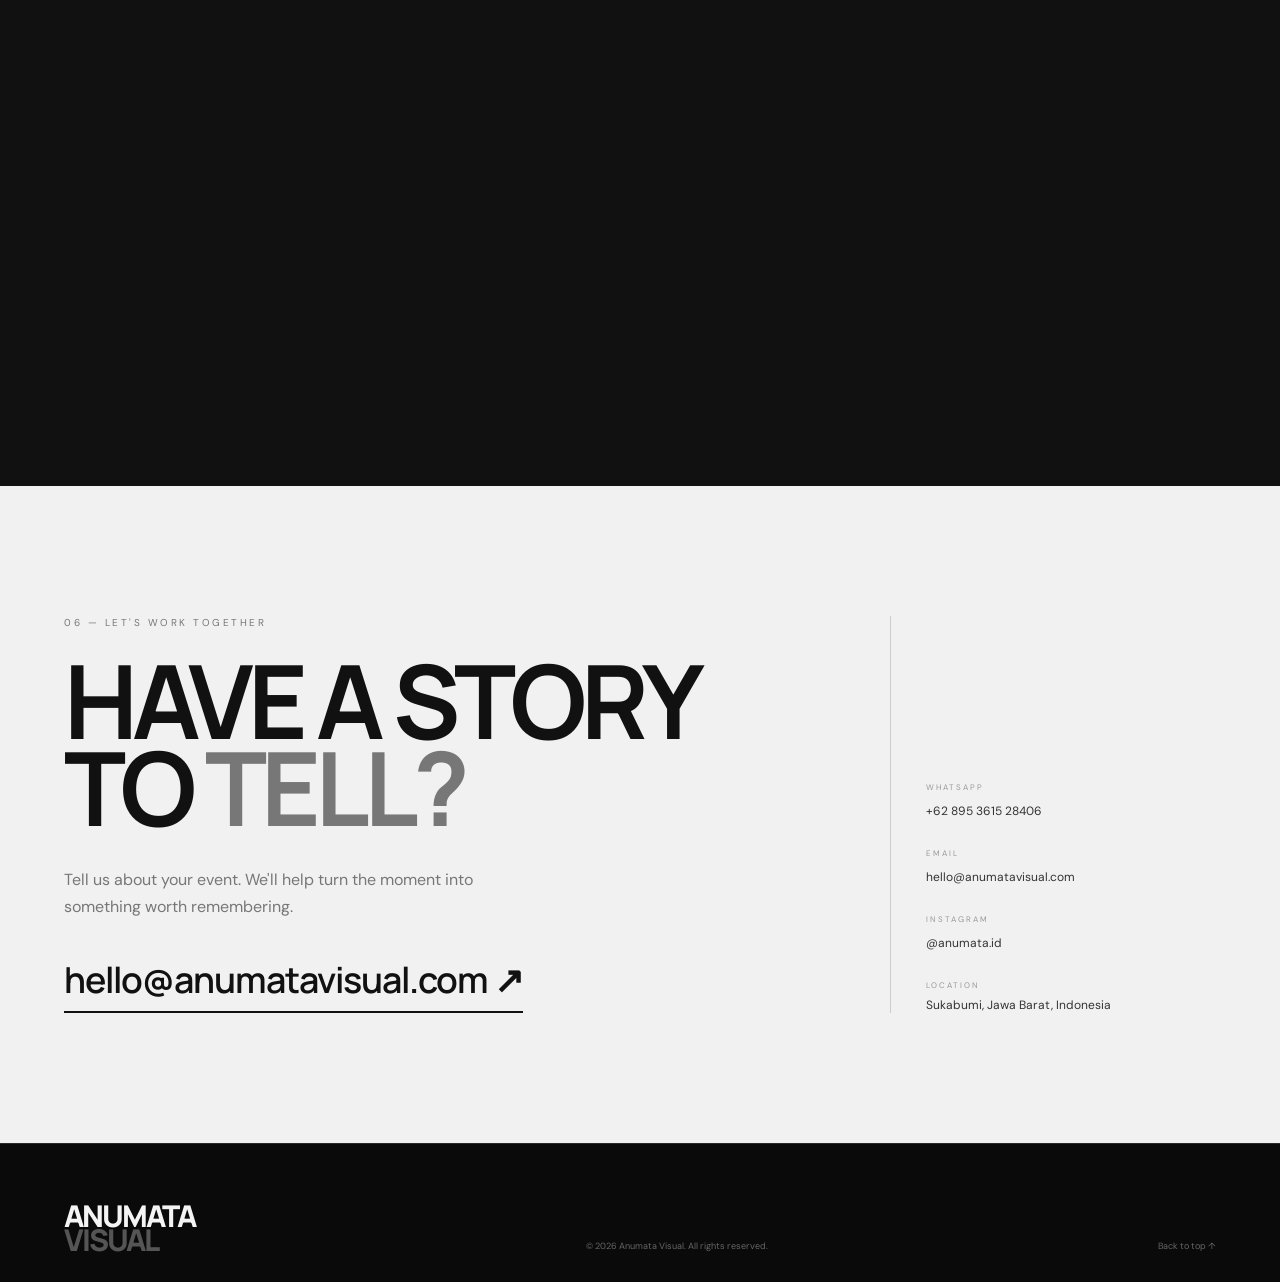
==== commit 9eee368a: "Perbarui portofolio Anumata Visual" ====
--- a/index.html
+++ b/index.html
@@ -11,11 +11,12 @@
   <link rel="stylesheet" href="style.css" />
 </head>
 <body>
+  <a class="skip-link" href="#main-content">Lewati ke konten utama</a>
   <div class="cursor-glow"></div>
 
   <header class="navbar" id="navbar">
     <a class="brand" href="#home" aria-label="Anumata Visual home">
-      <span class="brand-mark">A</span>
+      <span class="brand-mark">AV</span>
       <span>ANUMATA<br><small>VISUAL</small></span>
     </a>
 
@@ -30,12 +31,12 @@
 
     <a class="nav-cta" href="#contact">Book Us <span>↗</span></a>
 
-    <button class="menu-toggle" id="menuToggle" aria-label="Open menu" aria-expanded="false">
+    <button class="menu-toggle" id="menuToggle" aria-label="Buka menu" aria-expanded="false" aria-controls="navLinks">
       <span></span><span></span>
     </button>
   </header>
 
-  <main>
+  <main id="main-content">
     <section class="hero section" id="home">
       <div class="hero-copy reveal">
         <p class="eyebrow"><span></span> Photography & Videography Studio</p>
@@ -84,10 +85,10 @@
         </div>
       </div>
       <div class="stats reveal">
-        <div><strong data-count="100">0</strong><span>+ Projects</span></div>
-        <div><strong data-count="50">0</strong><span>+ Clients</span></div>
-        <div><strong data-count="3">0</strong><span>Core Services</span></div>
-        <div><strong data-count="1">0</strong><span>Creative Vision</span></div>
+        <div><strong data-count="100">100</strong><span>+ Projects</span></div>
+        <div><strong data-count="50">50</strong><span>+ Clients</span></div>
+        <div><strong data-count="4">4</strong><span>Core Services</span></div>
+        <div><strong data-count="1">1</strong><span>Creative Vision</span></div>
       </div>
     </section>
 
@@ -138,37 +139,37 @@
           <p class="eyebrow">03 — SELECTED WORKS</p>
           <h2>OUR<br><em>PORTFOLIO.</em></h2>
         </div>
-        <div class="filters" role="tablist">
-          <button class="filter active" data-filter="all">All</button>
-          <button class="filter" data-filter="concert">Concert</button>
-          <button class="filter" data-filter="wedding">Wedding</button>
-          <button class="filter" data-filter="graduation">Graduation</button>
-          <button class="filter" data-filter="event">Event</button>
+        <div class="filters" role="group" aria-label="Filter portofolio">
+          <button class="filter active" aria-pressed="true" data-filter="all">All</button>
+          <button class="filter" aria-pressed="false" data-filter="concert">Concert</button>
+          <button class="filter" aria-pressed="false" data-filter="wedding">Wedding</button>
+          <button class="filter" aria-pressed="false" data-filter="graduation">Graduation</button>
+          <button class="filter" aria-pressed="false" data-filter="event">Event</button>
         </div>
       </div>
 
       <div class="portfolio-grid" id="portfolioGrid">
-        <article class="portfolio-item tall reveal" data-category="concert" data-title="Live Energy">
+        <article class="portfolio-item tall reveal" data-category="concert" data-title="Live Energy" role="button" tabindex="0" aria-haspopup="dialog">
           <img src="assets/konser2.jpeg" alt="Concert crowd">
           <div class="portfolio-meta"><span>Concert</span><strong>Live Energy</strong></div>
         </article>
-        <article class="portfolio-item reveal" data-category="wedding" data-title="The Vow">
+        <article class="portfolio-item reveal" data-category="wedding" data-title="The Vow" role="button" tabindex="0" aria-haspopup="dialog">
           <img src="https://images.unsplash.com/photo-1519741497674-611481863552?auto=format&fit=crop&w=1200&q=85" alt="Wedding couple">
           <div class="portfolio-meta"><span>Wedding</span><strong>The Vow</strong></div>
         </article>
-        <article class="portfolio-item reveal" data-category="graduation" data-title="New Chapter">
+        <article class="portfolio-item reveal" data-category="graduation" data-title="New Chapter" role="button" tabindex="0" aria-haspopup="dialog">
           <img src="assets/gradu2.jpeg" alt="Graduation">
           <div class="portfolio-meta"><span>Graduation</span><strong>New Chapter</strong></div>
         </article>
-        <article class="portfolio-item wide reveal" data-category="event" data-title="The Gathering">
+        <article class="portfolio-item wide reveal" data-category="event" data-title="The Gathering" role="button" tabindex="0" aria-haspopup="dialog">
           <img src="https://images.unsplash.com/photo-1511578314322-379afb476865?auto=format&fit=crop&w=1600&q=85" alt="Event">
           <div class="portfolio-meta"><span>Event</span><strong>The Gathering</strong></div>
         </article>
-        <article class="portfolio-item reveal" data-category="concert" data-title="On Stage">
+        <article class="portfolio-item reveal" data-category="concert" data-title="On Stage" role="button" tabindex="0" aria-haspopup="dialog">
           <img src="assets/konser.jpeg" alt="Live performer">
           <div class="portfolio-meta"><span>Concert</span><strong>On Stage</strong></div>
         </article>
-        <article class="portfolio-item tall reveal" data-category="wedding" data-title="Forever Frame">
+        <article class="portfolio-item tall reveal" data-category="wedding" data-title="Forever Frame" role="button" tabindex="0" aria-haspopup="dialog">
           <img src="assets/weding.jpeg" alt="Wedding rings">
           <div class="portfolio-meta"><span>Wedding</span><strong>Forever Frame</strong></div>
         </article>
@@ -237,9 +238,9 @@
         <a class="huge-cta" href="mailto:hello@anumatavisual.com">hello@anumatavisual.com <span>↗</span></a>
       </div>
       <div class="contact-details reveal">
-        <div><span>WhatsApp</span><a href="https://wa.me/62895361528406" target="_blank">+62 895 3615 28406</a></div>
+        <div><span>WhatsApp</span><a href="https://wa.me/62895361528406" target="_blank" rel="noopener noreferrer">+62 895 3615 28406</a></div>
         <div><span>Email</span><a href="mailto:hello@anumatavisual.com">hello@anumatavisual.com</a></div>
-        <div><span>Instagram</span><a href="https://www.instagram.com/anumata.id?mdxt=MTJmaTVybWNrNmFraQ==" target="_blank">@anumata.id</a></div>
+        <div><span>Instagram</span><a href="https://www.instagram.com/anumata.id?mdxt=MTJmaTVybWNrNmFraQ==" target="_blank" rel="noopener noreferrer">@anumata.id</a></div>
         <div><span>Location</span><p>Sukabumi, Jawa Barat, Indonesia</p></div>
       </div>
     </section>
@@ -251,9 +252,9 @@
     <a href="#home">Back to top ↑</a>
   </footer>
 
-  <div class="lightbox" id="lightbox" aria-hidden="true">
+  <div class="lightbox" id="lightbox" role="dialog" aria-modal="true" aria-label="Pratinjau portofolio" aria-describedby="lightboxCaption" aria-hidden="true">
     <button class="lightbox-close" id="lightboxClose" aria-label="Close">×</button>
-    <img id="lightboxImage" src="" alt="">
+    <img id="lightboxImage" alt="">
     <div class="lightbox-caption" id="lightboxCaption"></div>
   </div>
 
--- a/style.css
+++ b/style.css
@@ -860,7 +860,7 @@
    ANIMATION
 ========================= */
 
-.reveal {
+.reveal.reveal-ready {
   opacity: 0;
   transform: translateY(30px);
   transition:
@@ -1115,4 +1115,72 @@
   .cursor-glow {
     display: none;
   }
-}+}
+/* Aksesibilitas dan halaman autentikasi */
+html { scroll-padding-top: 100px; }
+:focus-visible { outline: 3px solid #b58d51; outline-offset: 5px; }
+.skip-link { position: fixed; top: 12px; left: 12px; padding: 15px; background: #fff; color: #111; z-index: 200; transform: translateY(-180%); }
+.skip-link:focus { transform: none; }
+.nav-links .account-nav { color: #fff; text-decoration: underline; text-underline-offset: 5px; }
+.portfolio-item:focus-visible .portfolio-meta { opacity: 1; transform: none; }
+.portfolio-item:focus-visible img { filter: grayscale(0); }
+.account-page { min-height: 100vh; display: flex; flex-direction: column; }
+.account-header { padding: 26px 5vw; display: flex; gap: 24px; justify-content: space-between; align-items: center; border-bottom: 1px solid var(--line); }
+.account-header nav { display: flex; flex-wrap: wrap; align-items: center; gap: 24px; font-size: 13px; }
+.account-header form { display: inline; }
+.account-link { color: var(--text); border: 0; background: none; cursor: pointer; text-decoration: underline; }
+.account-main { width: min(1200px, 90%); margin: 70px auto; flex: 1; }
+.auth-layout { display: grid; grid-template-columns: 1fr 1fr; gap: 7vw; align-items: center; }
+.auth-intro h1 { font-size: clamp(38px, 5vw, 76px); letter-spacing: -3px; line-height: 1.02; }
+.auth-intro > p:not(.eyebrow) { color: #b5b5b5; line-height: 1.8; margin: 28px 0; }
+.auth-card, .account-panel { background: #141414; border: 1px solid #333; padding: clamp(24px, 4vw, 44px); }
+.auth-card h2, .account-panel h2 { font-size: 25px; margin-bottom: 16px; }
+.account-muted { color: #b5b5b5; line-height: 1.8; margin: 16px 0 24px; overflow-wrap: anywhere; }
+.auth-form { display: grid; gap: 12px; margin: 28px 0; }
+.auth-form label { font-size: 13px; margin-top: 8px; }
+.auth-form input { width: 100%; border: 1px solid #666; border-radius: 0; background: #0b0b0b; padding: 14px; color: #fff; font: inherit; min-width: 0; }
+.auth-form small { color: #b5b5b5; font-size: 12px; }
+.auth-form button { margin-top: 18px; cursor: pointer; border: 1px solid #fff; min-height: 48px; }
+.auth-switch { color: #b5b5b5; font-size: 14px; line-height: 1.8; }
+.auth-switch a { color: #fff; text-decoration: underline; }
+.notice { border: 1px solid #64886c; padding: 16px; margin: 20px 0; line-height: 1.6; background: #17231a; }
+.notice-error { border-color: #bd7777; background: #301d1d; }
+.dashboard h1 { font-size: clamp(32px, 5vw, 64px); line-height: 1.15; letter-spacing: -2px; overflow-wrap: anywhere; }
+.account-stats { display: grid; grid-template-columns: 1fr 1fr; gap: 24px; margin: 32px 0; }
+.account-panel .btn { display: inline-block; }
+.account-panel dt { color: #b5b5b5; font-size: 12px; margin-top: 18px; }
+.account-panel dd { margin-top: 6px; overflow-wrap: anywhere; }
+.metric { font: 700 64px Manrope, sans-serif; }
+.table-scroll { overflow-x: auto; margin-top: 24px; }
+table { width: 100%; border-collapse: collapse; text-align: left; }
+caption { text-align: left; color: #b5b5b5; margin-bottom: 16px; }
+th, td { padding: 16px 12px; border-bottom: 1px solid #444; font-size: 13px; overflow-wrap: anywhere; }
+th { color: #b5b5b5; }
+.account-footer { padding: 24px 5vw; }
+.account-footer p { color: #aaa; font-size: 12px; }
+.error-card { max-width: 640px; margin: auto; }
+.error-card h1 { font-size: 38px; line-height: 1.2; letter-spacing: -1px; }
+.error-card .btn { display: inline-block; }
+@media (max-width: 900px) {
+  .nav-links { gap: 12px; font-size: 11px; }
+  .auth-layout { grid-template-columns: 1fr; gap: 40px; }
+  .auth-intro h1 { font-size: 48px; }
+}
+@media (max-width: 650px) {
+  .nav-links { visibility: hidden; pointer-events: none; }
+  .nav-links.open { visibility: visible; pointer-events: auto; }
+  .account-header { align-items: flex-start; }
+  .account-header nav { justify-content: flex-end; gap: 16px; font-size: 12px; }
+  .account-main { margin: 36px auto; }
+  .account-stats { grid-template-columns: 1fr; }
+  .recognition-row { grid-template-columns: 25px 1fr; gap: 8px; }
+  .recognition-row small { grid-column: 2; }
+}
+@media (prefers-reduced-motion: reduce) {
+  html { scroll-behavior: auto; }
+  *, *::before, *::after { animation: none !important; transition: none !important; }
+  .reveal.reveal-ready { opacity: 1; transform: none; }
+  .cursor-glow { display: none; }
+}
+
+.reveal.reveal-ready.visible { opacity: 1; transform: none; }
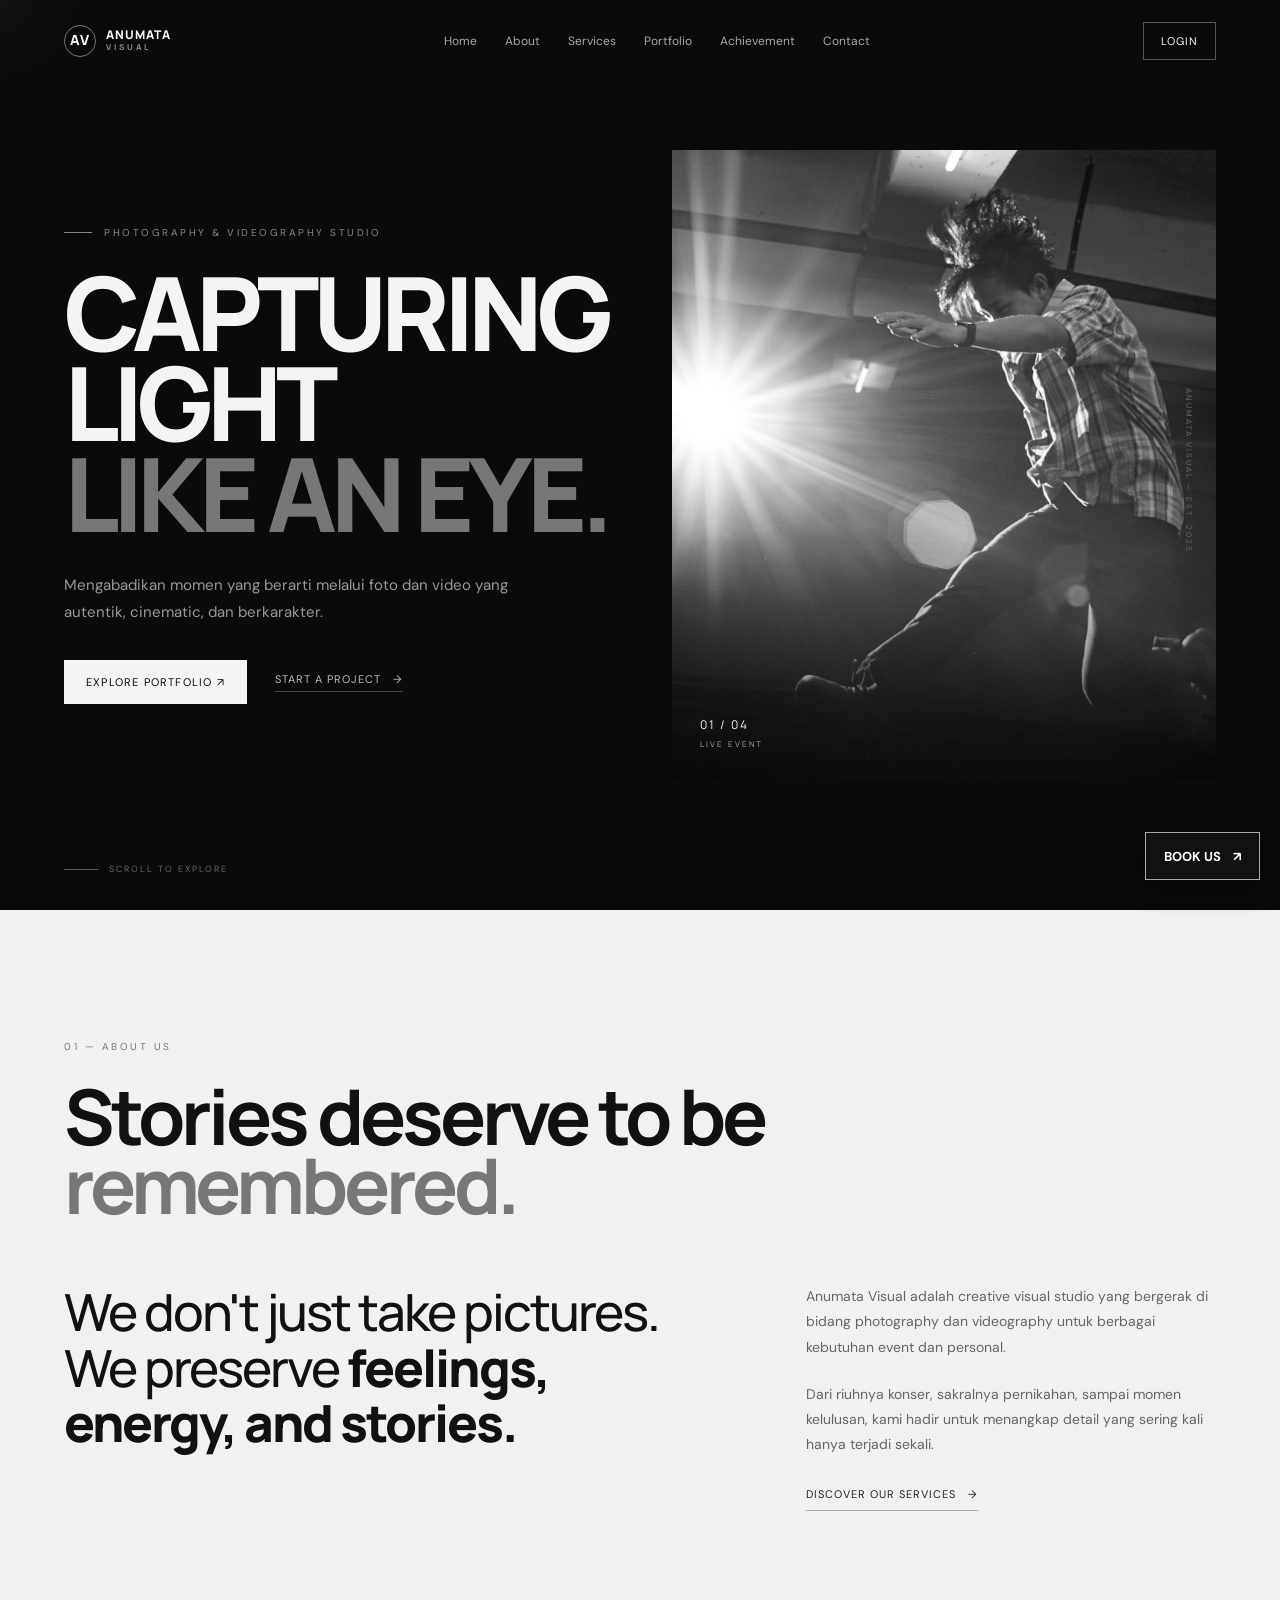
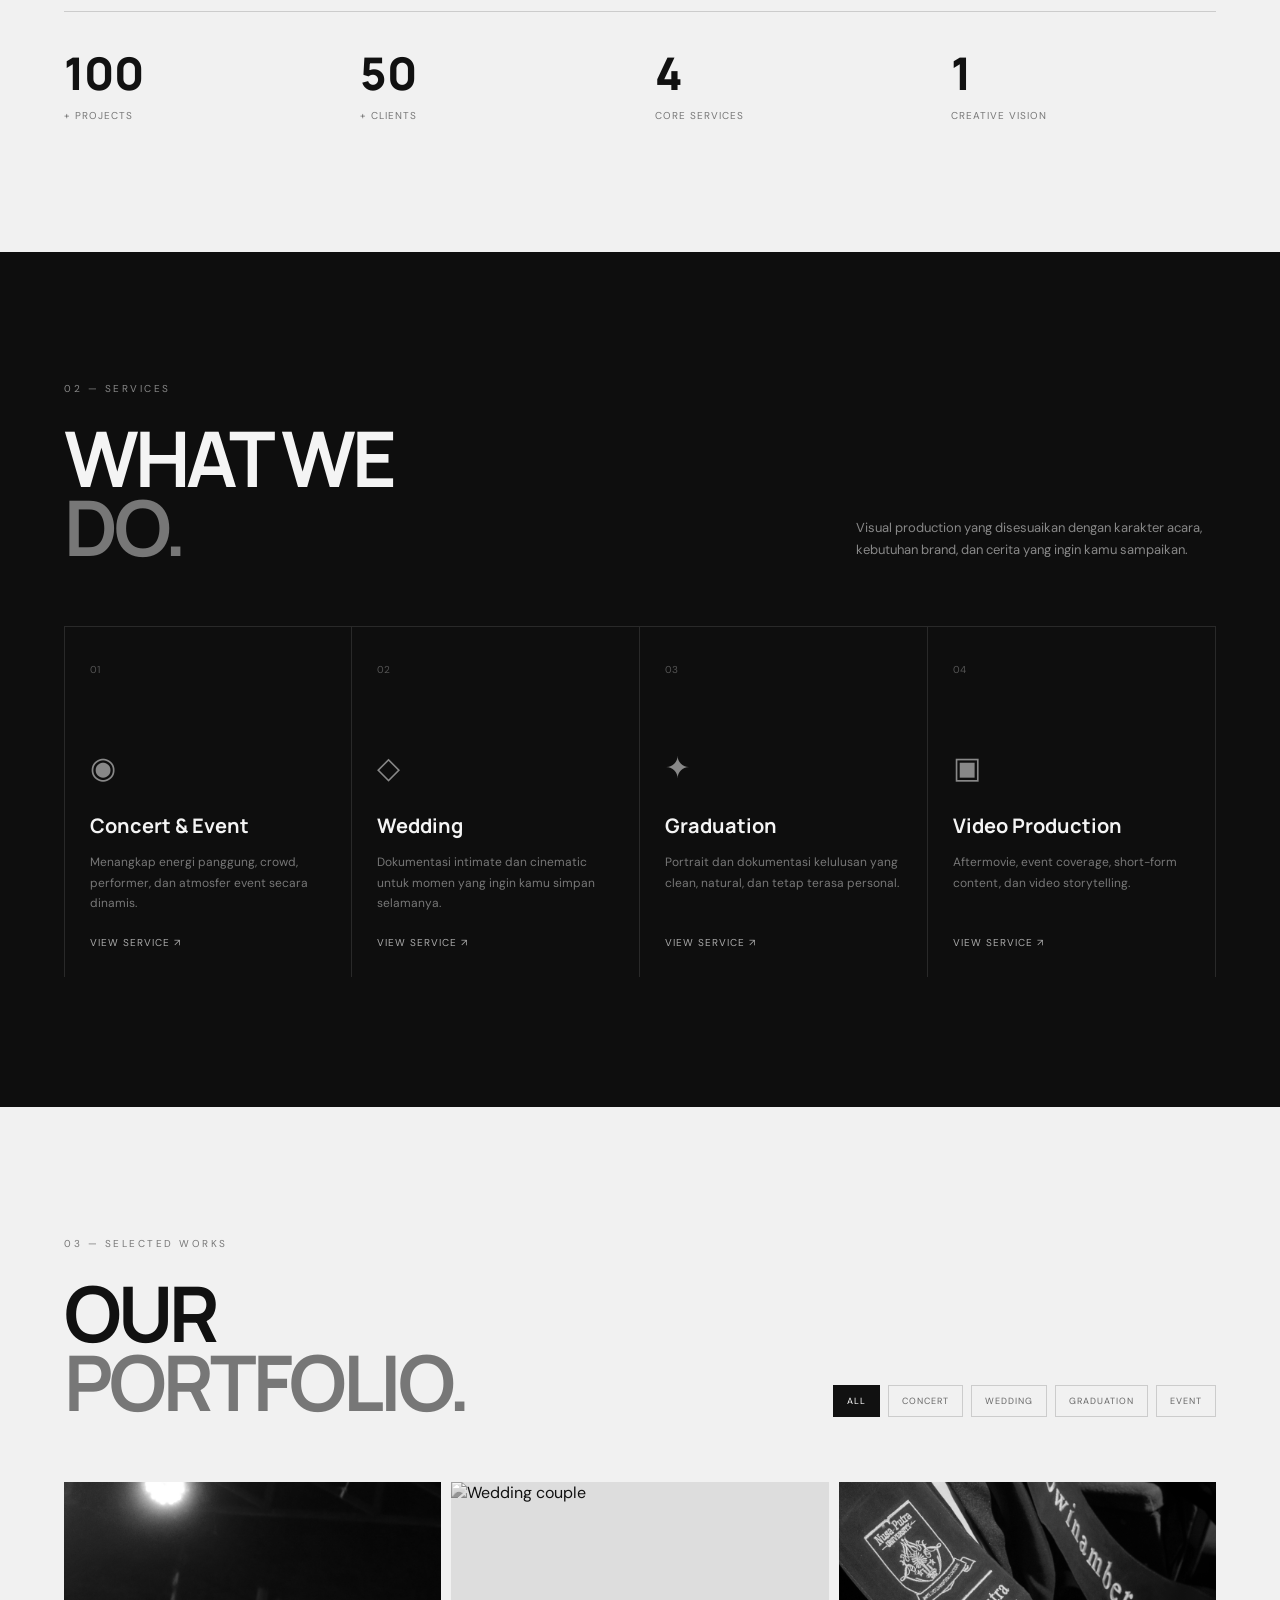
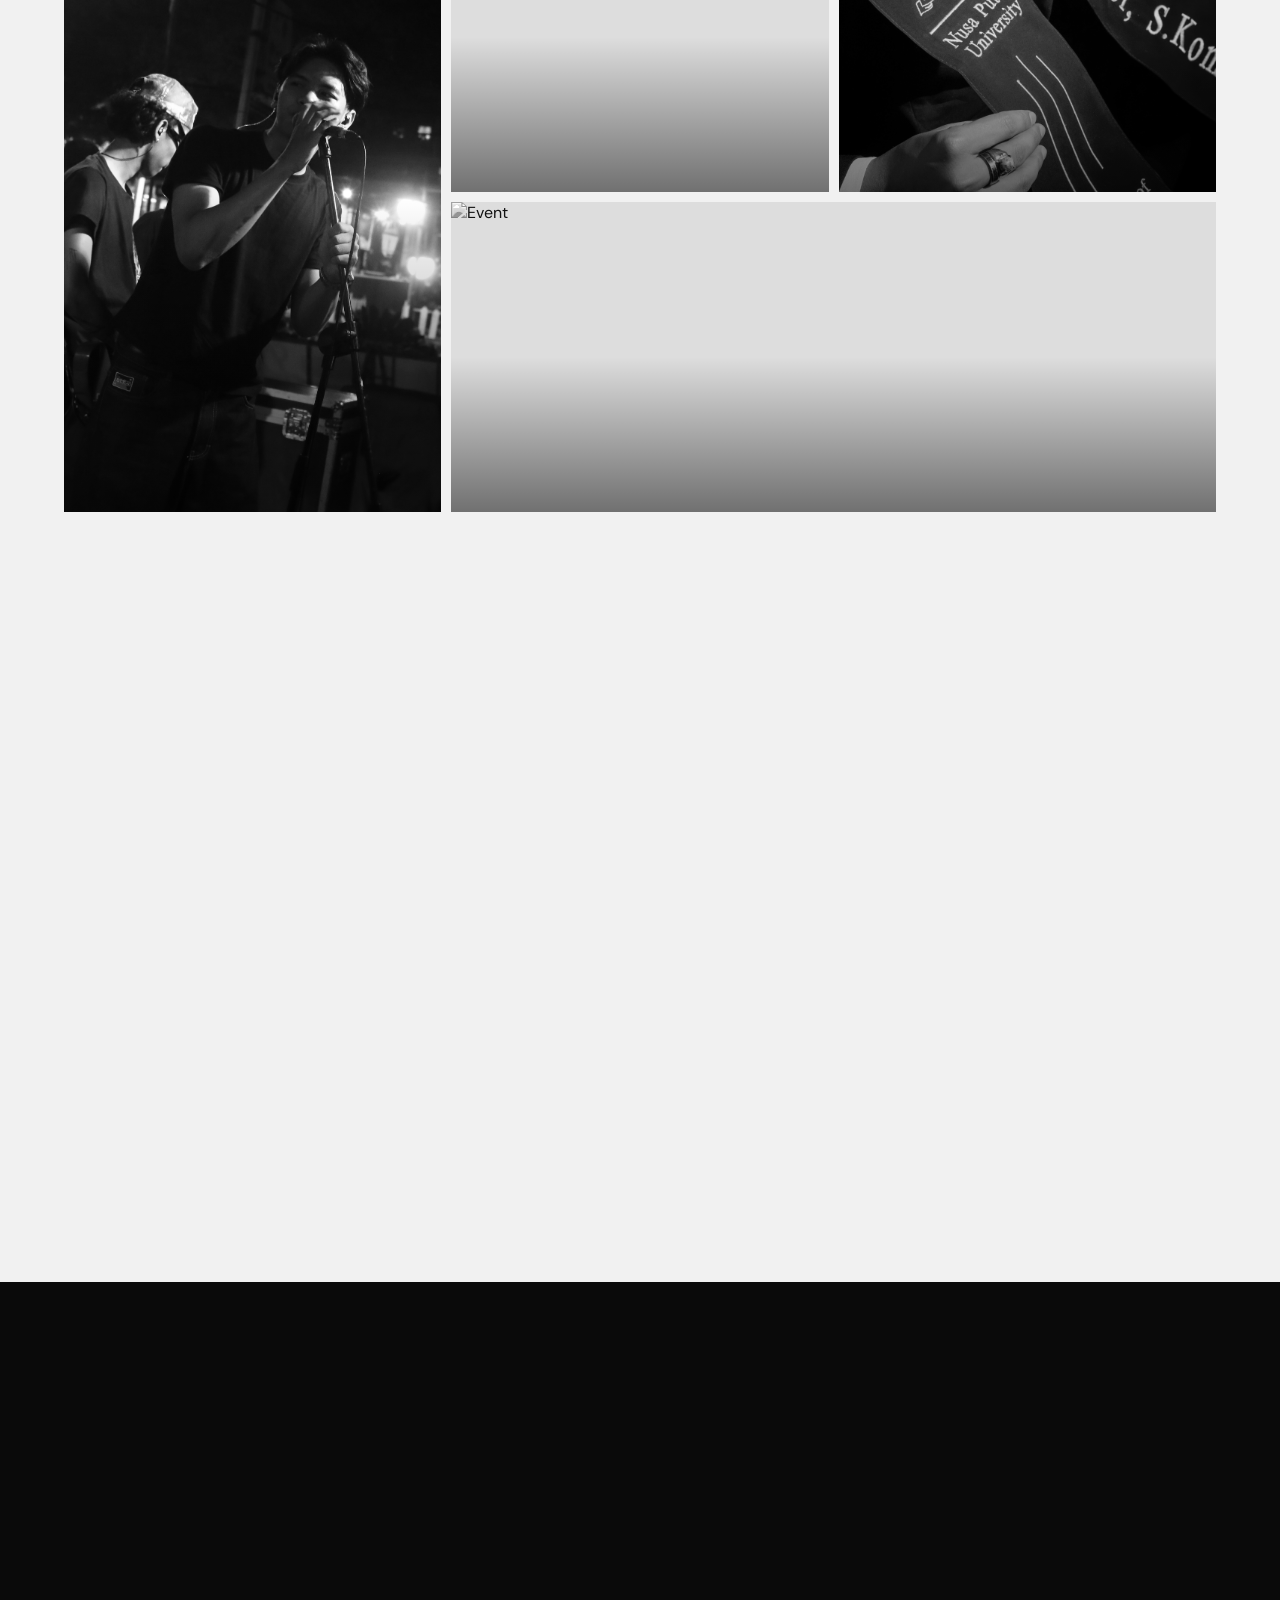
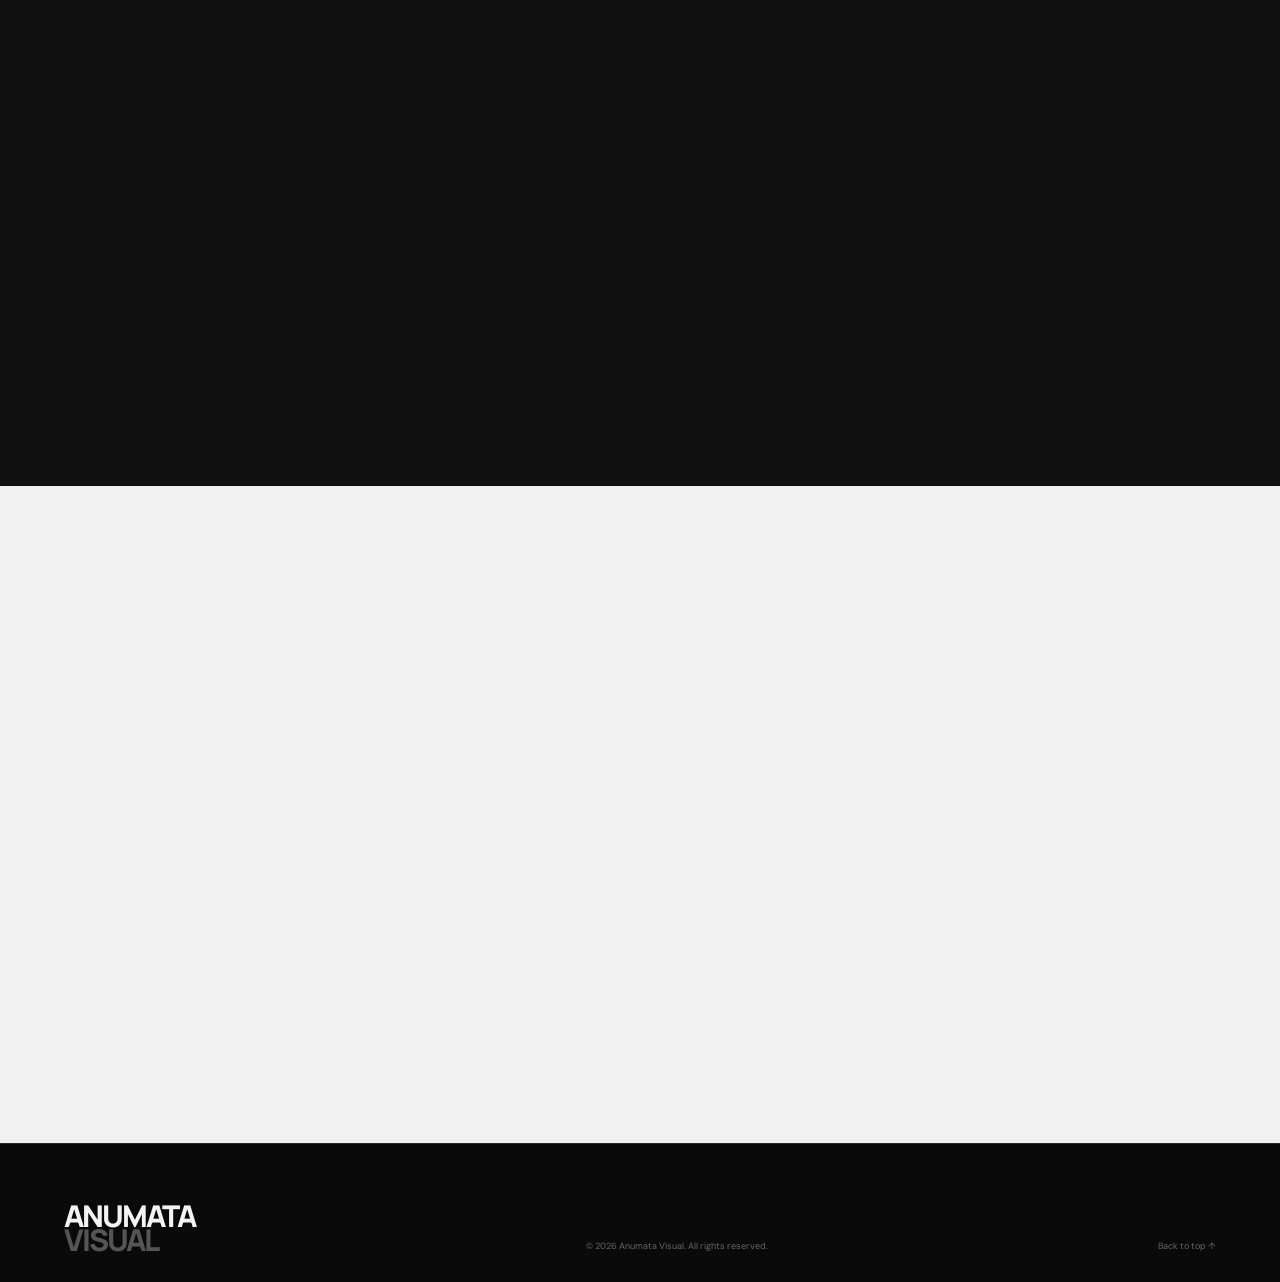
==== commit 981b6805: "Tambahkan akun pengguna dan pengelolaan gambar admin" ====
--- a/index.html
+++ b/index.html
@@ -27,9 +27,10 @@
       <a href="#portfolio">Portfolio</a>
       <a href="#achievement">Achievement</a>
       <a href="#contact">Contact</a>
+      <a class="nav-login-mobile" href="login.html">Login</a>
     </nav>
 
-    <a class="nav-cta" href="#contact">Book Us <span>↗</span></a>
+    <a class="nav-cta" href="login.html">Login</a>
 
     <button class="menu-toggle" id="menuToggle" aria-label="Buka menu" aria-expanded="false" aria-controls="navLinks">
       <span></span><span></span>
@@ -53,7 +54,7 @@
 
       <div class="hero-visual reveal">
         <div class="hero-image">
-          <img src="assets/hero.jpeg" alt="Concert photography">
+          <img data-home-image="hero" src="assets/hero.jpeg" alt="Concert photography">
           <div class="image-overlay"></div>
           <div class="hero-tag">01 / 04<br><small>LIVE EVENT</small></div>
         </div>
@@ -150,27 +151,27 @@
 
       <div class="portfolio-grid" id="portfolioGrid">
         <article class="portfolio-item tall reveal" data-category="concert" data-title="Live Energy" role="button" tabindex="0" aria-haspopup="dialog">
-          <img src="assets/konser2.jpeg" alt="Concert crowd">
+          <img data-home-image="portfolio-concert" src="assets/konser2.jpeg" alt="Concert crowd">
           <div class="portfolio-meta"><span>Concert</span><strong>Live Energy</strong></div>
         </article>
         <article class="portfolio-item reveal" data-category="wedding" data-title="The Vow" role="button" tabindex="0" aria-haspopup="dialog">
-          <img src="https://images.unsplash.com/photo-1519741497674-611481863552?auto=format&fit=crop&w=1200&q=85" alt="Wedding couple">
+          <img data-home-image="portfolio-wedding" src="https://images.unsplash.com/photo-1519741497674-611481863552?auto=format&fit=crop&w=1200&q=85" alt="Wedding couple">
           <div class="portfolio-meta"><span>Wedding</span><strong>The Vow</strong></div>
         </article>
         <article class="portfolio-item reveal" data-category="graduation" data-title="New Chapter" role="button" tabindex="0" aria-haspopup="dialog">
-          <img src="assets/gradu2.jpeg" alt="Graduation">
+          <img data-home-image="portfolio-graduation" src="assets/gradu2.jpeg" alt="Graduation">
           <div class="portfolio-meta"><span>Graduation</span><strong>New Chapter</strong></div>
         </article>
         <article class="portfolio-item wide reveal" data-category="event" data-title="The Gathering" role="button" tabindex="0" aria-haspopup="dialog">
-          <img src="https://images.unsplash.com/photo-1511578314322-379afb476865?auto=format&fit=crop&w=1600&q=85" alt="Event">
+          <img data-home-image="portfolio-event" src="https://images.unsplash.com/photo-1511578314322-379afb476865?auto=format&fit=crop&w=1600&q=85" alt="Event">
           <div class="portfolio-meta"><span>Event</span><strong>The Gathering</strong></div>
         </article>
         <article class="portfolio-item reveal" data-category="concert" data-title="On Stage" role="button" tabindex="0" aria-haspopup="dialog">
-          <img src="assets/konser.jpeg" alt="Live performer">
+          <img data-home-image="portfolio-performer" src="assets/konser.jpeg" alt="Live performer">
           <div class="portfolio-meta"><span>Concert</span><strong>On Stage</strong></div>
         </article>
         <article class="portfolio-item tall reveal" data-category="wedding" data-title="Forever Frame" role="button" tabindex="0" aria-haspopup="dialog">
-          <img src="assets/weding.jpeg" alt="Wedding rings">
+          <img data-home-image="portfolio-rings" src="assets/weding.jpeg" alt="Wedding rings">
           <div class="portfolio-meta"><span>Wedding</span><strong>Forever Frame</strong></div>
         </article>
       </div>
@@ -216,15 +217,15 @@
       </div>
       <div class="team-grid">
         <div class="team-card reveal">
-          <div class="team-photo"><img src="assets/arizal.jpeg" alt="Team member"></div>
+          <div class="team-photo"><img data-home-image="team-arizal" src="assets/arizal.jpeg" alt="Team member"></div>
           <div><h3>Arizal Afsal</h3><p>Founder / Videographer</p></div>
         </div>
         <div class="team-card reveal">
-          <div class="team-photo"><img src="https://images.unsplash.com/photo-1534528741775-53994a69daeb?auto=format&fit=crop&w=900&q=85" alt="Team member"></div>
+          <div class="team-photo"><img data-home-image="team-daffa" src="https://images.unsplash.com/photo-1534528741775-53994a69daeb?auto=format&fit=crop&w=900&q=85" alt="Team member"></div>
           <div><h3>Daffa Putra Rustandi</h3><p>Photographer</p></div>
         </div>
         <div class="team-card reveal">
-          <div class="team-photo"><img src="https://images.unsplash.com/photo-1506794778202-cad84cf45f1d?auto=format&fit=crop&w=900&q=85" alt="Team member"></div>
+          <div class="team-photo"><img data-home-image="team-diva" src="https://images.unsplash.com/photo-1506794778202-cad84cf45f1d?auto=format&fit=crop&w=900&q=85" alt="Team member"></div>
           <div><h3>Diva Hasan Hariri</h3><p>Photographer / Editor</p></div>
         </div>
       </div>
@@ -252,6 +253,8 @@
     <a href="#home">Back to top ↑</a>
   </footer>
 
+  <a class="floating-booking" href="https://wa.me/62895361528406">Book Us <span aria-hidden="true">&nearr;</span></a>
+
   <div class="lightbox" id="lightbox" role="dialog" aria-modal="true" aria-label="Pratinjau portofolio" aria-describedby="lightboxCaption" aria-hidden="true">
     <button class="lightbox-close" id="lightboxClose" aria-label="Close">×</button>
     <img id="lightboxImage" alt="">
--- a/style.css
+++ b/style.css
@@ -114,6 +114,9 @@
 }
 
 .nav-cta {
+  background: transparent;
+  color: inherit;
+  cursor: pointer;
   border: 1px solid #555;
   padding: 11px 17px;
   font-size: 11px;
@@ -898,7 +901,7 @@
     gap: 15px;
   }
 
-  .nav-cta {
+  .navbar > .nav-cta {
     display: none;
   }
 
@@ -1184,3 +1187,86 @@
 }
 
 .reveal.reveal-ready.visible { opacity: 1; transform: none; }
+
+.nav-login-mobile {
+  display: none;
+}
+
+@media (max-width: 900px) {
+  .nav-login-mobile {
+    display: inline-block;
+    padding: 0;
+    border: 0;
+    background: transparent;
+    color: inherit;
+    font: inherit;
+    cursor: pointer;
+  }
+}
+
+.floating-booking {
+  position: fixed;
+  right: max(20px, env(safe-area-inset-right));
+  bottom: max(20px, env(safe-area-inset-bottom));
+  z-index: 60;
+  display: flex;
+  align-items: center;
+  justify-content: space-between;
+  gap: 12px;
+  min-height: 48px;
+  padding: 12px 18px;
+  border: 1px solid #aaa;
+  border-radius: 0;
+  background: #111;
+  color: #fff;
+  box-shadow: 0 8px 28px #0008;
+  font-size: 13px;
+  font-weight: 700;
+  text-transform: uppercase;
+  transition: padding .25s ease, background-color .25s ease;
+}
+
+.floating-booking:hover,
+.floating-booking:focus-visible {
+  padding-inline-start: 30px;
+  background: #fff;
+  color: #111;
+}
+
+.auth-form button:disabled {
+  cursor: default;
+  opacity: .6;
+}
+
+.admin-images {
+  margin-top: 24px;
+}
+
+.admin-image-grid {
+  display: grid;
+  grid-template-columns: repeat(auto-fit, minmax(min(100%, 240px), 1fr));
+  gap: 20px;
+}
+
+.admin-image-card {
+  min-width: 0;
+  padding: 16px;
+  border: 1px solid var(--line);
+}
+
+.admin-image-card img {
+  display: block;
+  width: 100%;
+  aspect-ratio: 16 / 10;
+  margin-top: 12px;
+  object-fit: cover;
+  background: #222;
+}
+
+.admin-image-card .auth-form {
+  margin: 12px 0;
+}
+
+.admin-image-card .auth-form button {
+  margin-top: 0;
+}
